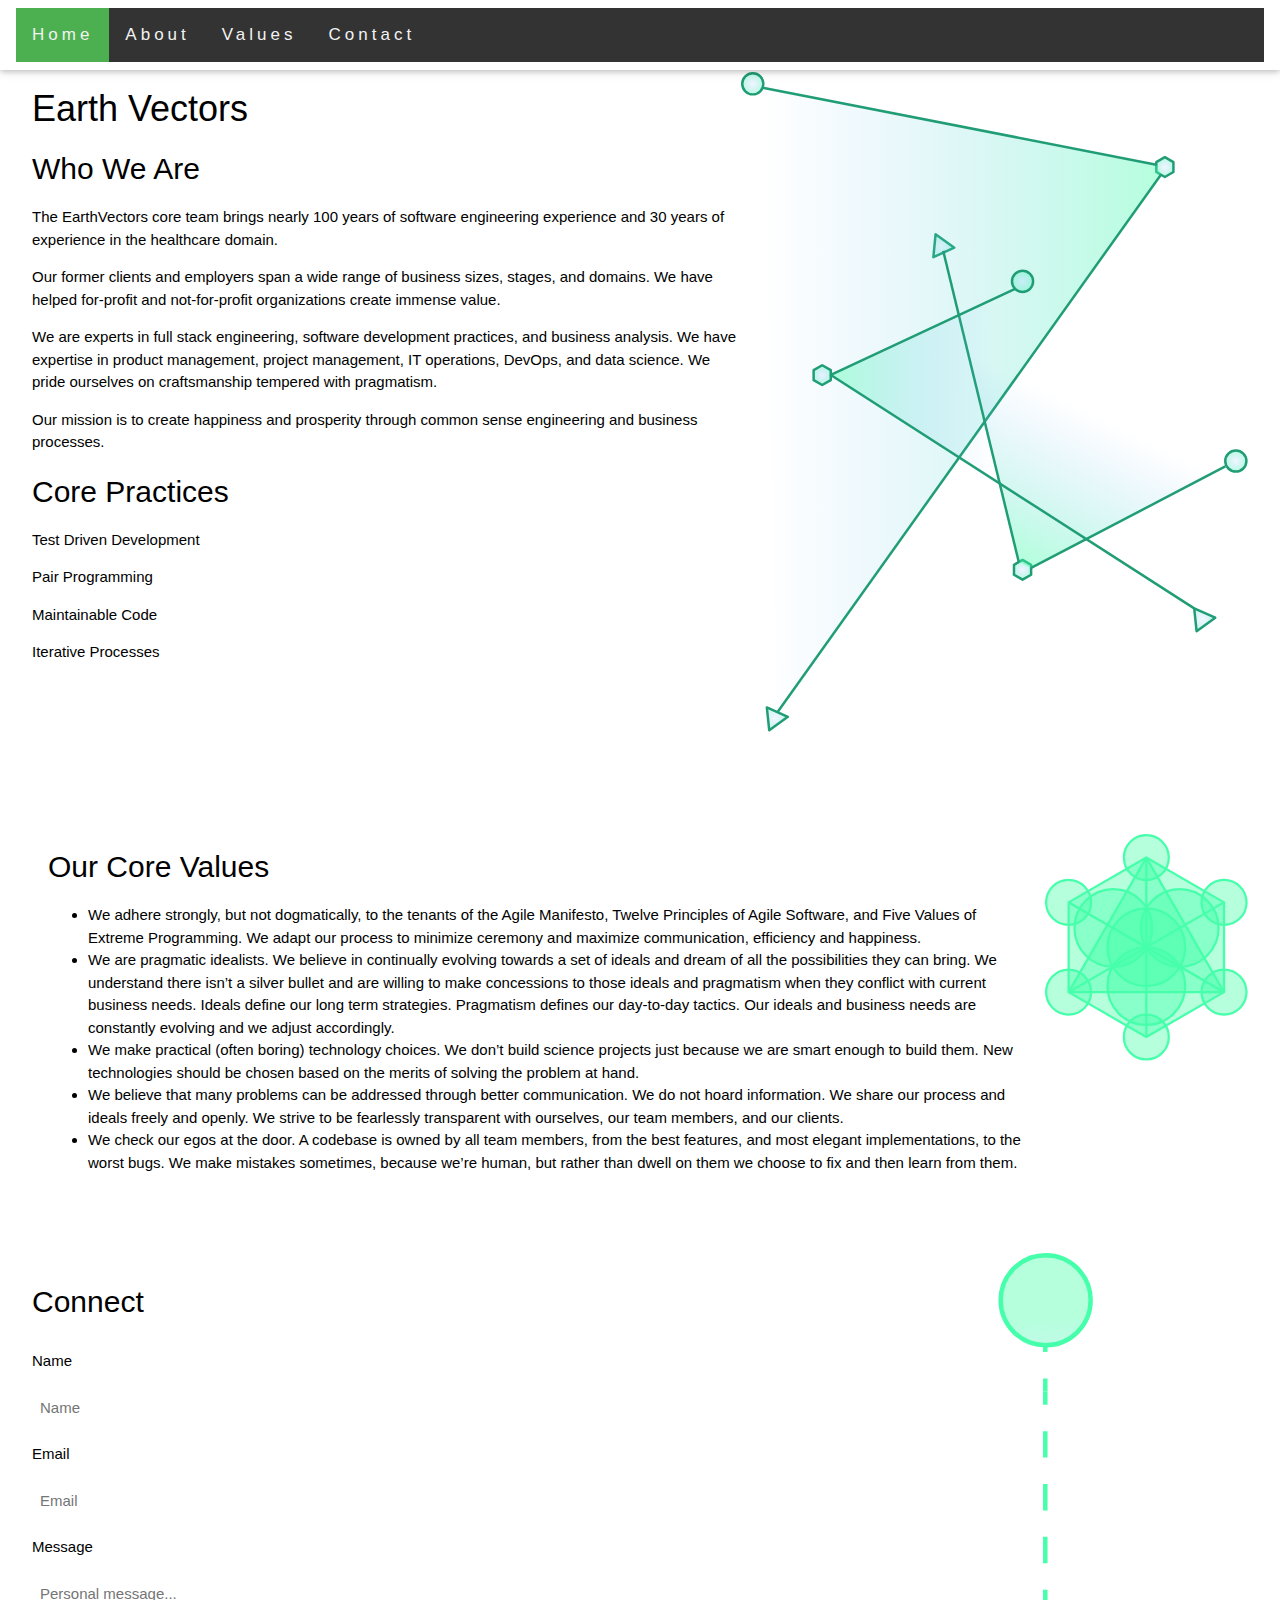
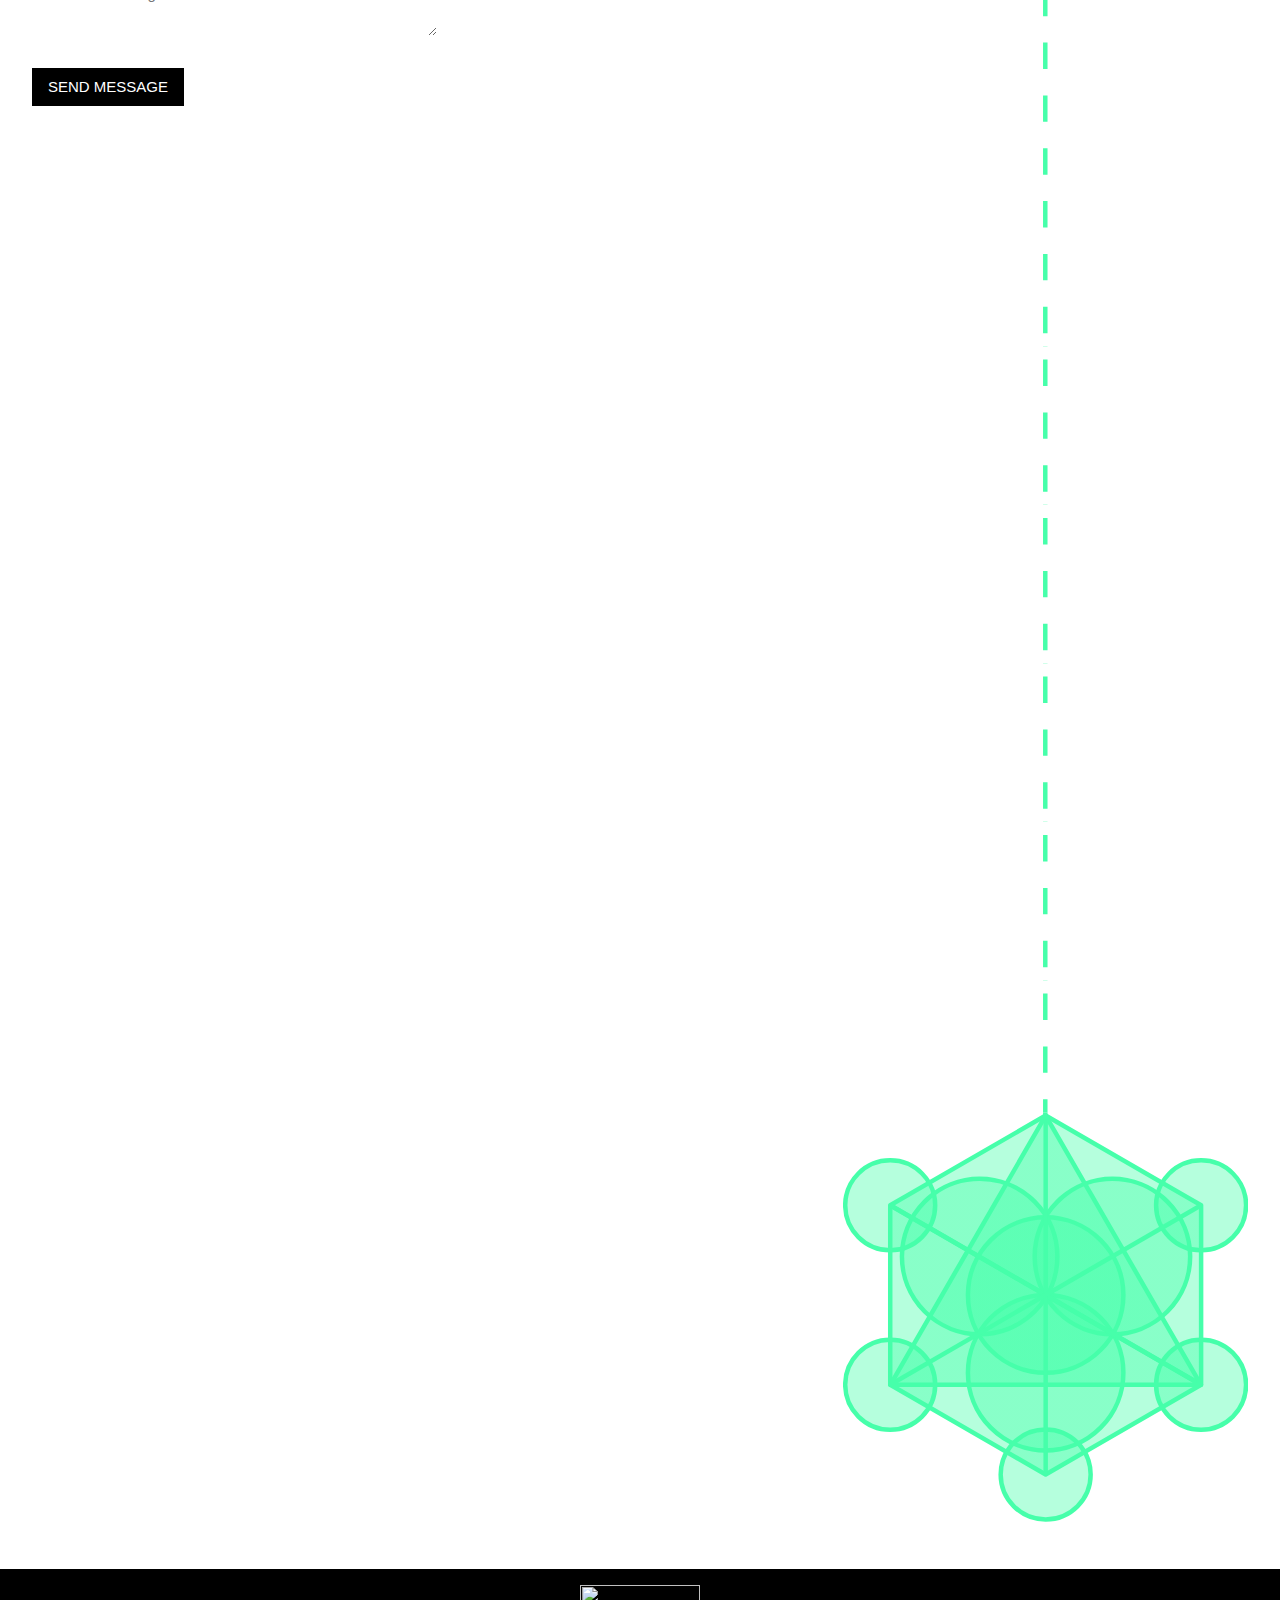
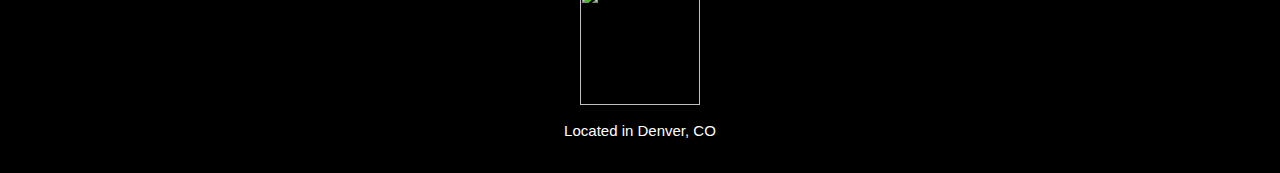
==== index.html @ 20669d12 "trying to get hamburger menu to work" ====
<!DOCTYPE html>
<html>
<head>
  <title>EarthVectors</title>
  <meta charset="UTF-8">
  <meta name="viewport" content="width=device-width, initial-scale=1">
  <link rel="stylesheet" href="https://www.w3schools.com/w3css/4/w3.css">
  <link rel="stylesheet" href="stylesheets/ev.css"/>
  <link rel="stylesheet" href="stylesheets/colors.css"/>
  <link rel="stylesheet" href="stylesheets/fonts.css"/>
  <link rel="stylesheet" href="stylesheets/ev-services.css"/>
  <link rel="stylesheet" href="stylesheets/ev-about.css"/>
  <link rel="stylesheet" href="stylesheets/ev-connect.css"/>
  <link rel="stylesheet" href="https://cdnjs.cloudflare.com/ajax/libs/font-awesome/4.7.0/css/font-awesome.min.css">
  <script type="application/javascript">
    /* Toggle between adding and removing the "responsive" class to topnav when the user clicks on the icon */
    function myFunction() {
      var x = document.getElementById("myTopnav");
      if (x.className === "topnav") {
        x.className += " responsive";
      } else {
        x.className = "topnav";
      }
    }
  </script>
</head>
<body class="w3-dark-two">

<!-- Navbar -->
<div class="w3-top">
  <div class="w3-bar w3-dark-two w3-wide w3-padding w3-card">
    <div class="topnav" id="myTopnav">
      <a href="#home" class="active">Home</a>
      <a href="#about">About</a>
      <a href="#values">Values</a>
      <a href="#contact">Contact</a>
      <a href="javascript:void(0);" class="icon" onclick="myFunction()">
        <i class="fa fa-bars"></i>
      </a>
    </div>
    <!--<div class="w3-left w3-hide-small">-->
    <!--<a href="#home" class="">-->
    <!--<img class="ev-image" src="images/ev-logo-color.svg" alt="EarthVectors"/>-->
    <!--</a>-->
    <!--<a href="#about" class="w3-bar-item w3-button">About</a>-->
    <!--<a href="#values" class="w3-bar-item w3-button">Values</a>-->
    <!--<a href="#contact" class="w3-bar-item w3-button">Connect</a>-->
    <!--</div>-->
  </div>
</div>

<div class="w3-content w3-padding" style="max-width:1920px" id="home">
  <div class="w3-container w3-padding-64 w3-dark-two" id="about">
    <div class="w3-row">
      <div class="w3-col m7 l7">
        <h1 class="ev-services-h1">Earth Vectors</h1>
        <h2 class="ev-services-h2">Who We Are</h2>
        <div class="ev-services-text">
          <p>
            The EarthVectors core team brings nearly 100 years of software engineering experience and 30 years of
            experience in the healthcare domain.
          </p>
          <p>
            Our former clients and employers span a wide range of business sizes, stages, and domains.
            We have helped for-profit and not-for-profit organizations create immense value.
          </p>
          <p>
            We are experts in full stack engineering, software development practices, and business analysis. We have
            expertise in product management, project management, IT operations, DevOps, and data science. We pride
            ourselves on craftsmanship tempered with pragmatism.
          </p>
          <p>
            Our mission is to create happiness and prosperity through common sense engineering and business processes.
          </p>
        </div>
        <h2 class="ev-services-h2">Core Practices</h2>
        <p class="ev-services-list">Test Driven Development</p>
        <p class="ev-services-list">Pair Programming</p>
        <p class="ev-services-list">Maintainable Code</p>
        <p class="ev-services-list">Iterative Processes</p>
      </div>
      <div class="w3-col m5 l5">
        <svg xmlns="http://www.w3.org/2000/svg" xmlns:xlink="http://www.w3.org/1999/xlink"
             viewBox="0 0 470.93 613.1">
          <defs>
            <radialGradient id="a" cx="31.41" cy="600.46" r="14.04" gradientUnits="userSpaceOnUse">
              <stop offset="0.02" stop-color="#6db2ff" stop-opacity="0.1"/>
              <stop offset="1" stop-color="#46ffaa" stop-opacity="0.4"/>
            </radialGradient>
            <radialGradient id="b" cx="-285.09" cy="64.55" r="14.04"
                            gradientTransform="translate(478.39 155.42) rotate(11.48)" xlink:href="#a"/>
            <radialGradient id="c" cx="-1725.64" cy="228.9" r="9.82"
                            gradientTransform="translate(1393.04 1069.33) rotate(45)"
                            gradientUnits="userSpaceOnUse">
              <stop offset="0" stop-color="#6db2ff" stop-opacity="0.1"/>
              <stop offset="1" stop-color="#46ffaa" stop-opacity="0.4"/>
            </radialGradient>
            <radialGradient id="d" cx="-1160.23" cy="159.35" r="9.82" xlink:href="#c"/>
            <radialGradient id="e" cx="393.98" cy="88.37" r="8.6"
                            gradientTransform="matrix(1, 0, 0, 1, 0, 0)" xlink:href="#c"/>
            <radialGradient id="f" cx="261.7" cy="462.68" r="8.6"
                            gradientTransform="matrix(1, 0, 0, 1, 0, 0)" xlink:href="#c"/>
            <linearGradient id="g" x1="20.12" y1="304.79" x2="390.31" y2="304.79"
                            gradientUnits="userSpaceOnUse">
              <stop offset="0" stop-color="#6db2ff" stop-opacity="0"/>
              <stop offset="1" stop-color="#46ffaa" stop-opacity="0.4"/>
            </linearGradient>
            <linearGradient id="h" x1="300.01" y1="304.53" x2="233.04" y2="438.47" xlink:href="#g"/>
            <radialGradient id="i" cx="-1418.54" cy="181.42" r="9.82" xlink:href="#c"/>
            <linearGradient id="j" x1="235.52" y1="349.67" x2="89.63" y2="349.19" xlink:href="#g"/>
            <radialGradient id="k" cx="428.66" cy="508.33" r="14.04" xlink:href="#a"/>
            <radialGradient id="l" cx="75.48" cy="281.76" r="8.6"
                            gradientTransform="matrix(1, 0, 0, 1, 0, 0)" xlink:href="#c"/>
          </defs>
          <title>ev-lines</title>
          <polygon points="24.01 590.65 26.25 611.94 43.57 599.35 24.01 590.65" style="fill:url(#a)"/>
          <polygon points="24.01 590.65 26.25 611.94 43.57 599.35 24.01 590.65"
                   style="fill:none;stroke:#209d75;stroke-linejoin:round;stroke-width:2.31514986299078px"/>
          <polygon points="180.85 150.83 178.81 172.14 198.29 163.26 180.85 150.83" style="fill:url(#b)"/>
          <polygon points="180.85 150.83 178.81 172.14 198.29 163.26 180.85 150.83"
                   style="fill:none;stroke:#209d75;stroke-linejoin:round;stroke-width:2.31514986299078px"/>
          <circle cx="10.97" cy="10.97" r="9.82" style="fill:url(#c)"/>
          <circle cx="10.97" cy="10.97" r="9.82"
                  style="fill:none;stroke:#209d75;stroke-linejoin:round;stroke-width:2.31514986299078px"/>
          <circle cx="459.96" cy="361.6" r="9.82" style="fill:url(#d)"/>
          <circle cx="459.96" cy="361.6" r="9.82"
                  style="fill:none;stroke:#209d75;stroke-linejoin:round;stroke-width:2.31514986299078px"/>
          <polyline
            points="393.98 97.56 401.94 92.97 401.94 83.77 393.98 79.18 386.02 83.77 386.02 92.97 393.98 97.56"
            style="fill:url(#e)"/>
          <polygon
            points="393.98 97.56 401.94 92.97 401.94 83.77 393.98 79.18 386.02 83.77 386.02 92.97 393.98 97.56"
            style="fill:none;stroke:#209d75;stroke-linejoin:round;stroke-width:2.31514986299078px"/>
          <polyline
            points="261.7 471.87 269.67 467.27 269.67 458.08 261.7 453.49 253.74 458.08 253.74 467.27 261.7 471.87"
            style="fill:url(#f)"/>
          <polygon
            points="261.7 471.87 269.67 467.27 269.67 458.08 261.7 453.49 253.74 458.08 253.74 467.27 261.7 471.87"
            style="fill:none;stroke:#209d75;stroke-linejoin:round;stroke-width:2.31514986299078px"/>
          <polyline points="33.86 595.03 390.31 95.44 386.02 86.16 20.12 14.55" style="fill:url(#g)"/>
          <line x1="20.12" y1="14.55" x2="386.02" y2="86.16"
                style="fill:none;stroke:#209d75;stroke-linejoin:round;stroke-width:2.31514986299078px"/>
          <line x1="390.31" y1="95.44" x2="33.86" y2="595.03"
                style="fill:none;stroke:#209d75;stroke-linejoin:round;stroke-width:2.31514986299078px"/>
          <polyline points="450.14 366.64 269.67 460.98 258.21 455.5 187.97 166.25" style="fill:url(#h)"/>
          <line x1="187.96" y1="166.25" x2="258.21" y2="455.5"
                style="fill:none;stroke:#209d75;stroke-linejoin:round;stroke-width:2.31514986299078px"/>
          <line x1="450.14" y1="366.64" x2="269.67" y2="460.98"
                style="fill:none;stroke:#209d75;stroke-linejoin:round;stroke-width:2.31514986299078px"/>
          <circle cx="261.7" cy="194.56" r="9.82" style="fill:url(#i)"/>
          <circle cx="261.7" cy="194.56" r="9.82"
                  style="fill:none;stroke:#209d75;stroke-linejoin:round;stroke-width:2.31514986299078px"/>
          <polyline points="254.76 201.5 83.51 281.63 421.25 498.52" style="fill:url(#j)"/>
          <polyline points="254.76 201.5 83.51 281.63 421.25 498.52"
                    style="fill:none;stroke:#209d75;stroke-linejoin:round;stroke-width:2.31514986299078px"/>
          <polygon points="421.25 498.52 423.49 519.81 440.81 507.22 421.25 498.52" style="fill:url(#k)"/>
          <polygon points="421.25 498.52 423.49 519.81 440.81 507.22 421.25 498.52"
                   style="fill:none;stroke:#209d75;stroke-linejoin:round;stroke-width:2.31514986299078px"/>
          <polyline
            points="75.48 290.95 83.44 286.36 83.44 277.16 75.48 272.57 67.52 277.16 67.52 286.36 75.48 290.95"
            style="fill:url(#l)"/>
          <polygon
            points="75.48 290.95 83.44 286.36 83.44 277.16 75.48 272.57 67.52 277.16 67.52 286.36 75.48 290.95"
            style="fill:none;stroke:#209d75;stroke-linejoin:round;stroke-width:2.31514986299078px"/>
        </svg>
      </div>
    </div>
  </div>
  <!-- Values -->
  <div class="w3-container w3-padding-32 w3-dark-blue" id="values">
    <div class="w3-row">
      <div class="w3-col m10 l10 w3-cell-middle">
        <div class="w3-container w3-cell w3-cell-middle">
          <h2 class="ev-values-h2">Our Core Values</h2>
          <div class="ev-values-text">
            <ul>
              <li>
                We adhere strongly, but not dogmatically, to the tenants of the Agile Manifesto, Twelve Principles of
                Agile
                Software, and Five Values of Extreme Programming. We adapt our process to minimize ceremony and maximize
                communication, efficiency and happiness.
              </li>

              <li>
                We are pragmatic idealists. We believe in continually evolving towards a set of ideals and dream of all
                the
                possibilities they can bring. We understand there isn’t a silver bullet and are willing to make
                concessions
                to those ideals and pragmatism when they conflict with current business needs. Ideals define our long
                term
                strategies. Pragmatism defines our day-to-day tactics. Our ideals and business needs are constantly
                evolving
                and we adjust accordingly.
              </li>

              <li>
                We make practical (often boring) technology choices. We don’t build science projects just because we are
                smart enough to build them. New technologies should be chosen based on the merits of solving the problem
                at
                hand.
              </li>

              <li>
                We believe that many problems can be addressed through better communication. We do not hoard
                information.
                We
                share our process and ideals freely and openly. We strive to be fearlessly transparent with ourselves,
                our
                team members, and our clients.
              </li>

              <li>
                We check our egos at the door. A codebase is owned by all team members, from the best features, and most
                elegant implementations, to the worst bugs. We make mistakes sometimes, because we’re human, but rather
                than
                dwell on them we choose to fix and then learn from them.
              </li>
            </ul>
          </div>
        </div>

      </div>
      <div class="w3-cell w3-col m2 l2 w3-left">
        <svg xmlns="http://www.w3.org/2000/svg" xmlns:xlink="http://www.w3.org/1999/xlink"
             viewBox="0 0 129.84 145.18">
          <defs>
            <radialGradient id="a" cx="69.69" cy="79.04" r="58.27" gradientUnits="userSpaceOnUse">
              <stop offset="0" stop-color="#46ffaa" stop-opacity="0"/>
              <stop offset="0.23" stop-color="#46ffaa" stop-opacity="0.01"/>
              <stop offset="0.42" stop-color="#46ffaa" stop-opacity="0.05"/>
              <stop offset="0.6" stop-color="#46ffaa" stop-opacity="0.12"/>
              <stop offset="0.77" stop-color="#46ffaa" stop-opacity="0.22"/>
              <stop offset="0.93" stop-color="#46ffaa" stop-opacity="0.34"/>
              <stop offset="1" stop-color="#46ffaa" stop-opacity="0.4"/>
            </radialGradient>
            <radialGradient id="n" cx="64.92" cy="72.56" r="40.66" xlink:href="#a"/>
          </defs>
          <title>ev-group</title>
          <circle cx="15.12" cy="43.81" r="14.41" style="fill:url(#a)"/>
          <circle cx="15.12" cy="101.31" r="14.41" style="fill:url(#a)"/>
          <circle cx="114.71" cy="43.81" r="14.41" style="fill:url(#a)"/>
          <circle cx="114.71" cy="101.31" r="14.41" style="fill:url(#a)"/>
          <circle cx="64.92" cy="15.12" r="14.41" style="fill:url(#a)"/>
          <circle cx="64.92" cy="72.56" r="24.9" style="fill:url(#a)"/>
          <circle cx="86.31" cy="60.24" r="24.9" style="fill:url(#a)"/>
          <circle cx="43.78" cy="60.24" r="24.9" style="fill:url(#a)"/>
          <circle cx="64.92" cy="97.46" r="24.9" style="fill:url(#a)"/>
          <circle cx="64.92" cy="130.06" r="14.41" style="fill:url(#a)"/>
          <polygon
            points="64.92 130.06 114.72 101.31 114.72 43.81 64.92 15.06 15.13 43.81 15.13 101.31 64.92 130.06"
            style="fill:url(#a)"/>
          <line x1="15.12" y1="43.81" x2="114.71" y2="101.31" style="fill:url(#a)"/>
          <line x1="15.12" y1="43.81" x2="114.71" y2="101.31" style="fill:url(#a)"/>
          <line x1="64.92" y1="15.06" x2="64.92" y2="130.06" style="fill:url(#n)"/>
          <line x1="114.71" y1="43.81" x2="15.12" y2="101.31" style="fill:url(#a)"/>
          <polygon points="64.92 15.13 15.16 101.31 114.68 101.31 64.92 15.13" style="fill:url(#a)"/>
          <circle cx="15.12" cy="43.81" r="14.41"
                  style="fill:none;stroke:#46ffaa;stroke-linejoin:round;stroke-width:1.4376026391983px"/>
          <circle cx="15.12" cy="101.31" r="14.41"
                  style="fill:none;stroke:#46ffaa;stroke-linejoin:round;stroke-width:1.4376026391983px"/>
          <circle cx="114.71" cy="43.81" r="14.41"
                  style="fill:none;stroke:#46ffaa;stroke-linejoin:round;stroke-width:1.4376026391983px"/>
          <circle cx="114.71" cy="101.31" r="14.41"
                  style="fill:none;stroke:#46ffaa;stroke-linejoin:round;stroke-width:1.4376026391983px"/>
          <circle cx="64.92" cy="15.12" r="14.41"
                  style="fill:none;stroke:#46ffaa;stroke-linejoin:round;stroke-width:1.4376026391983px"/>
          <circle cx="64.92" cy="72.56" r="24.9"
                  style="fill:none;stroke:#46ffaa;stroke-linejoin:round;stroke-width:1.4376026391983px"/>
          <circle cx="86.31" cy="60.24" r="24.9"
                  style="fill:none;stroke:#46ffaa;stroke-linejoin:round;stroke-width:1.4376026391983px"/>
          <circle cx="43.78" cy="60.24" r="24.9"
                  style="fill:none;stroke:#46ffaa;stroke-linejoin:round;stroke-width:1.4376026391983px"/>
          <circle cx="64.92" cy="97.46" r="24.9"
                  style="fill:none;stroke:#46ffaa;stroke-linejoin:round;stroke-width:1.4376026391983px"/>
          <circle cx="64.92" cy="130.06" r="14.41"
                  style="fill:none;stroke:#46ffaa;stroke-linejoin:round;stroke-width:1.4376026391983px"/>
          <polygon
            points="64.92 130.06 114.72 101.31 114.72 43.81 64.92 15.06 15.13 43.81 15.13 101.31 64.92 130.06"
            style="fill:none;stroke:#46ffaa;stroke-linejoin:round;stroke-width:1.4376026391983px"/>
          <line x1="15.12" y1="43.81" x2="114.71" y2="101.31"
                style="fill:none;stroke:#46ffaa;stroke-linejoin:round;stroke-width:1.4376026391983px"/>
          <line x1="15.12" y1="43.81" x2="114.71" y2="101.31"
                style="fill:none;stroke:#46ffaa;stroke-linejoin:round;stroke-width:1.4376026391983px"/>
          <line x1="64.92" y1="15.06" x2="64.92" y2="130.06"
                style="fill:none;stroke:#46ffaa;stroke-linejoin:round;stroke-width:1.4376026391983px"/>
          <line x1="114.71" y1="43.81" x2="15.12" y2="101.31"
                style="fill:none;stroke:#46ffaa;stroke-linejoin:round;stroke-width:1.4376026391983px"/>
          <polygon points="64.92 15.13 15.16 101.31 114.68 101.31 64.92 15.13"
                   style="fill:none;stroke:#46ffaa;stroke-linejoin:round;stroke-width:1.4376026391983px"/>
        </svg>
      </div>
    </div>
  </div>

  <!-- Contact Section -->
  <div class="w3-container w3-padding-32 w3-dark-two" id="contact">
    <div class="w3-row">
      <div class="w3-col s0 m3 l4"></div>
      <div class="w3-col s12 m3 l4">
        <h2 class="w3-padding-16 w3-text-health-blue ev-connect-h2">Connect</h2>
        <form action="/action_page.php" target="_blank">
          <label class="w3-text-health-blue ev-connect-label w3-padding-16" for="nameForm">Name</label>
          <input class="w3-input w3-section w3-border-0 w3-dark w3-text-white" type="text"
                 placeholder="Name" required name="Name" id="nameForm">
          <label class="w3-text-health-blue ev-connect-label w3-margin-top" for="emailForm">Email</label>
          <input class="w3-input w3-section w3-border-0 w3-dark" type="email" placeholder="Email" required
                 name="Email" id="emailForm">
          <label class="w3-text-health-blue ev-connect-label" for="messageForm">Message</label>
          <textarea class="w3-input w3-section w3-border-0 w3-dark" type="text"
                    placeholder="Personal message..." required
                    name="Subject" id="messageForm"></textarea>
          <button class="w3-button w3-black w3-section w3-code-green w3-text-white" type="submit">
            SEND MESSAGE
          </button>
        </form>
      </div>
      <div class="w3-col s0 m3 l4 w3-right">
        <svg xmlns="http://www.w3.org/2000/svg" xmlns:xlink="http://www.w3.org/1999/xlink"
             viewBox="0 0 129.84 598.62">
          <defs>
            <radialGradient id="a" cx="69.69" cy="532.48" r="58.27" gradientUnits="userSpaceOnUse">
              <stop offset="0" stop-color="#46ffaa" stop-opacity="0"/>
              <stop offset="0.23" stop-color="#46ffaa" stop-opacity="0.01"/>
              <stop offset="0.42" stop-color="#46ffaa" stop-opacity="0.05"/>
              <stop offset="0.6" stop-color="#46ffaa" stop-opacity="0.12"/>
              <stop offset="0.77" stop-color="#46ffaa" stop-opacity="0.22"/>
              <stop offset="0.93" stop-color="#46ffaa" stop-opacity="0.34"/>
              <stop offset="1" stop-color="#46ffaa" stop-opacity="0.4"/>
            </radialGradient>
            <radialGradient id="m" cx="64.92" cy="526" r="40.66" xlink:href="#a"/>
            <radialGradient id="p" cx="69.69" cy="79.04" r="58.27" xlink:href="#a"/>
          </defs>
          <title>ev-connect</title>
          <circle cx="15.12" cy="497.25" r="14.41" style="fill:url(#a)"/>
          <circle cx="15.12" cy="554.75" r="14.41" style="fill:url(#a)"/>
          <circle cx="114.71" cy="497.25" r="14.41" style="fill:url(#a)"/>
          <circle cx="114.71" cy="554.75" r="14.41" style="fill:url(#a)"/>
          <circle cx="64.92" cy="526" r="24.9" style="fill:url(#a)"/>
          <circle cx="86.31" cy="513.67" r="24.9" style="fill:url(#a)"/>
          <circle cx="43.78" cy="513.67" r="24.9" style="fill:url(#a)"/>
          <circle cx="64.92" cy="550.9" r="24.9" style="fill:url(#a)"/>
          <circle cx="64.92" cy="583.5" r="14.41" style="fill:url(#a)"/>
          <polygon
            points="64.92 583.5 114.72 554.75 114.72 497.25 64.92 468.5 15.13 497.25 15.13 554.75 64.92 583.5"
            style="fill:url(#a)"/>
          <line x1="15.12" y1="497.25" x2="114.71" y2="554.75" style="fill:url(#a)"/>
          <line x1="15.12" y1="497.25" x2="114.71" y2="554.75" style="fill:url(#a)"/>
          <line x1="64.92" y1="468.5" x2="64.92" y2="583.5" style="fill:url(#m)"/>
          <line x1="114.71" y1="497.25" x2="15.12" y2="554.75" style="fill:url(#a)"/>
          <polygon points="64.92 468.56 15.16 554.75 114.68 554.75 64.92 468.56" style="fill:url(#a)"/>
          <circle cx="15.12" cy="497.25" r="14.41"
                  style="fill:none;stroke:#46ffaa;stroke-linejoin:round;stroke-width:1.4376026391983px"/>
          <circle cx="15.12" cy="554.75" r="14.41"
                  style="fill:none;stroke:#46ffaa;stroke-linejoin:round;stroke-width:1.4376026391983px"/>
          <circle cx="114.71" cy="497.25" r="14.41"
                  style="fill:none;stroke:#46ffaa;stroke-linejoin:round;stroke-width:1.4376026391983px"/>
          <circle cx="114.71" cy="554.75" r="14.41"
                  style="fill:none;stroke:#46ffaa;stroke-linejoin:round;stroke-width:1.4376026391983px"/>
          <circle cx="64.92" cy="526" r="24.9"
                  style="fill:none;stroke:#46ffaa;stroke-linejoin:round;stroke-width:1.4376026391983px"/>
          <circle cx="86.31" cy="513.67" r="24.9"
                  style="fill:none;stroke:#46ffaa;stroke-linejoin:round;stroke-width:1.4376026391983px"/>
          <circle cx="43.78" cy="513.67" r="24.9"
                  style="fill:none;stroke:#46ffaa;stroke-linejoin:round;stroke-width:1.4376026391983px"/>
          <circle cx="64.92" cy="550.9" r="24.9"
                  style="fill:none;stroke:#46ffaa;stroke-linejoin:round;stroke-width:1.4376026391983px"/>
          <circle cx="64.92" cy="583.5" r="14.41"
                  style="fill:none;stroke:#46ffaa;stroke-linejoin:round;stroke-width:1.4376026391983px"/>
          <polygon
            points="64.92 583.5 114.72 554.75 114.72 497.25 64.92 468.5 15.13 497.25 15.13 554.75 64.92 583.5"
            style="fill:none;stroke:#46ffaa;stroke-linejoin:round;stroke-width:1.4376026391983px"/>
          <line x1="15.12" y1="497.25" x2="114.71" y2="554.75"
                style="fill:none;stroke:#46ffaa;stroke-linejoin:round;stroke-width:1.4376026391983px"/>
          <line x1="15.12" y1="497.25" x2="114.71" y2="554.75"
                style="fill:none;stroke:#46ffaa;stroke-linejoin:round;stroke-width:1.4376026391983px"/>
          <line x1="64.92" y1="468.5" x2="64.92" y2="583.5"
                style="fill:none;stroke:#46ffaa;stroke-linejoin:round;stroke-width:1.4376026391983px"/>
          <line x1="114.71" y1="497.25" x2="15.12" y2="554.75"
                style="fill:none;stroke:#46ffaa;stroke-linejoin:round;stroke-width:1.4376026391983px"/>
          <polygon points="64.92 468.56 15.16 554.75 114.68 554.75 64.92 468.56"
                   style="fill:none;stroke:#46ffaa;stroke-linejoin:round;stroke-width:1.4376026391983px"/>
          <circle cx="64.92" cy="15.12" r="14.41" style="fill:url(#p)"/>
          <circle cx="64.92" cy="15.12" r="14.41"
                  style="fill:none;stroke:#46ffaa;stroke-linejoin:round;stroke-width:1.4376026391983px"/>
          <line x1="64.8" y1="29.53" x2="64.8" y2="31.69"
                style="fill:none;stroke:#46ffaa;stroke-linejoin:round;stroke-width:1.4376026391983px"/>
          <line x1="64.8" y1="35.91" x2="64.8" y2="44.38"
                style="fill:none;stroke:#46ffaa;stroke-linejoin:round;stroke-width:1.4376026391983px;stroke-dasharray:0.019622357562184334,4.221561908721924,4.231372833251953,0"/>
          <line x1="64.8" y1="44.38" x2="64.8" y2="467.52"
                style="fill:none;stroke:#46ffaa;stroke-linejoin:round;stroke-width:1.4376026391983px;stroke-dasharray:4.231372833251953,4.221561908721924,0.019622357562184334,4.221561908721924,4.231372833251953,0"/>
          <line x1="64.8" y1="467.52" x2="64.8" y2="469.68"
                style="fill:none;stroke:#46ffaa;stroke-linejoin:round;stroke-width:1.4376026391983px"/>
        </svg>
      </div>
    </div>
  </div>
</div>

<footer class="w3-center w3-black w3-padding-16 w3-dark-green">
  <img class="ev-footer-image" src="images/ev-logo-stacked.svg"/>
  <p>Located in Denver, CO</p>
</footer>

</body>
</html>
---- stylesheets/ev.css ----
body {
  background-color: var(--dark-two);
}
.ev-header {
  width: 1024px;
  height: 120px;
  background-color: var(--dark-two);
}
.ev-image {
  width: 10rem;
  float: left;
  padding-right: 10px;
}
.ev-footer {
  width: 1024px;
  height: 312px;
  background-color: #209d75;
}
.ev-footer-image {
  width: 120px;
  height: 120px;
}
.ev-section {
  height: 90vh;
}

/* Add a black background color to the top navigation */
.topnav {
  background-color: #333;
  overflow: hidden;
}

/* Style the links inside the navigation bar */
.topnav a {
  float: left;
  display: block;
  color: #f2f2f2;
  text-align: center;
  padding: 14px 16px;
  text-decoration: none;
  font-size: 17px;
}

/* Change the color of links on hover */
.topnav a:hover {
  background-color: #ddd;
  color: black;
}

/* Add an active class to highlight the current page */
.active {
  background-color: #4CAF50;
  color: white;
}

/* Hide the link that should open and close the topnav on small screens */
.topnav .icon {
  display: none;
}
/* When the screen is less than 600 pixels wide, hide all links, except for the first one ("Home"). Show the link that contains should open and close the topnav (.icon) */
@media screen and (max-width: 600px) {
  .topnav a:not(:first-child) {display: none;}
  .topnav a.icon {
    float: right;
    display: block;
  }
}

/* The "responsive" class is added to the topnav with JavaScript when the user clicks on the icon. This class makes the topnav look good on small screens (display the links vertically instead of horizontally) */
@media screen and (max-width: 600px) {
  .topnav.responsive {position: relative;}
  .topnav.responsive a.icon {
    position: absolute;
    right: 0;
    top: 0;
  }
  .topnav.responsive a {
    float: none;
    display: block;
    text-align: left;
  }
}
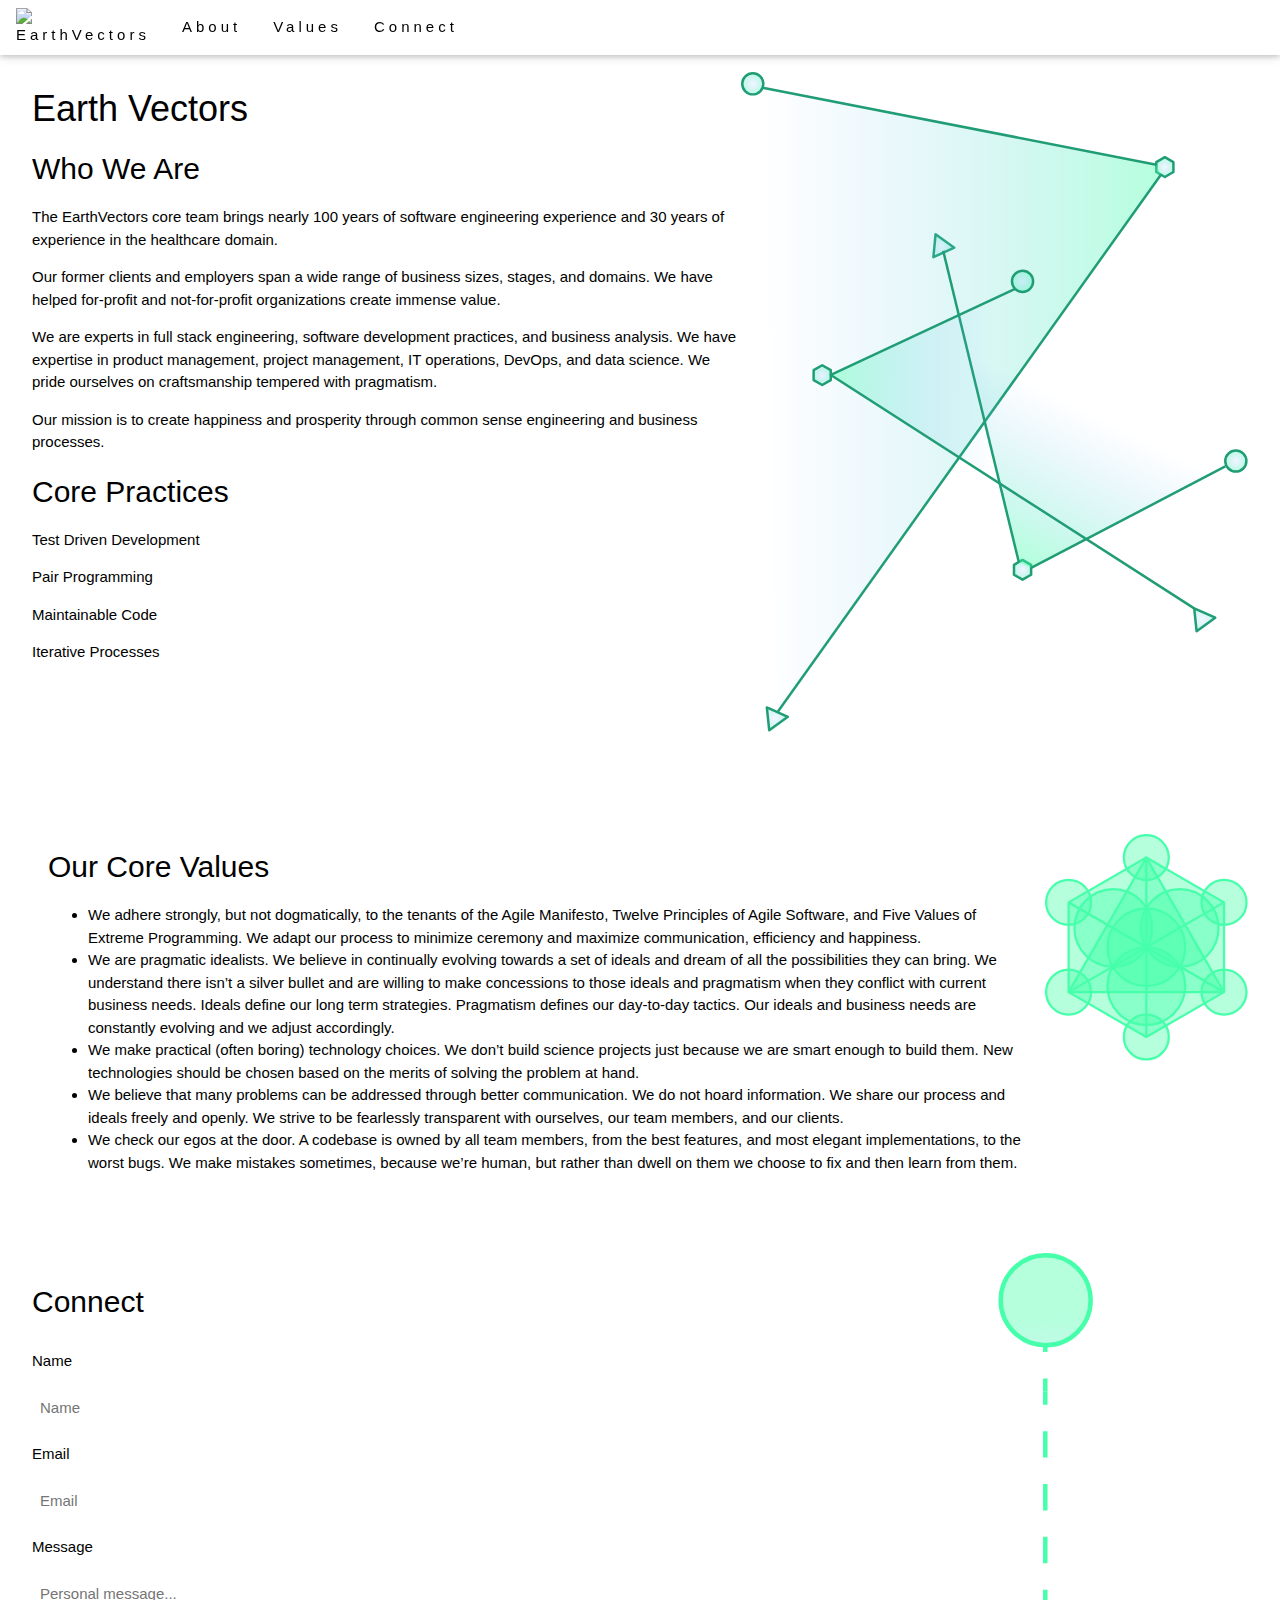
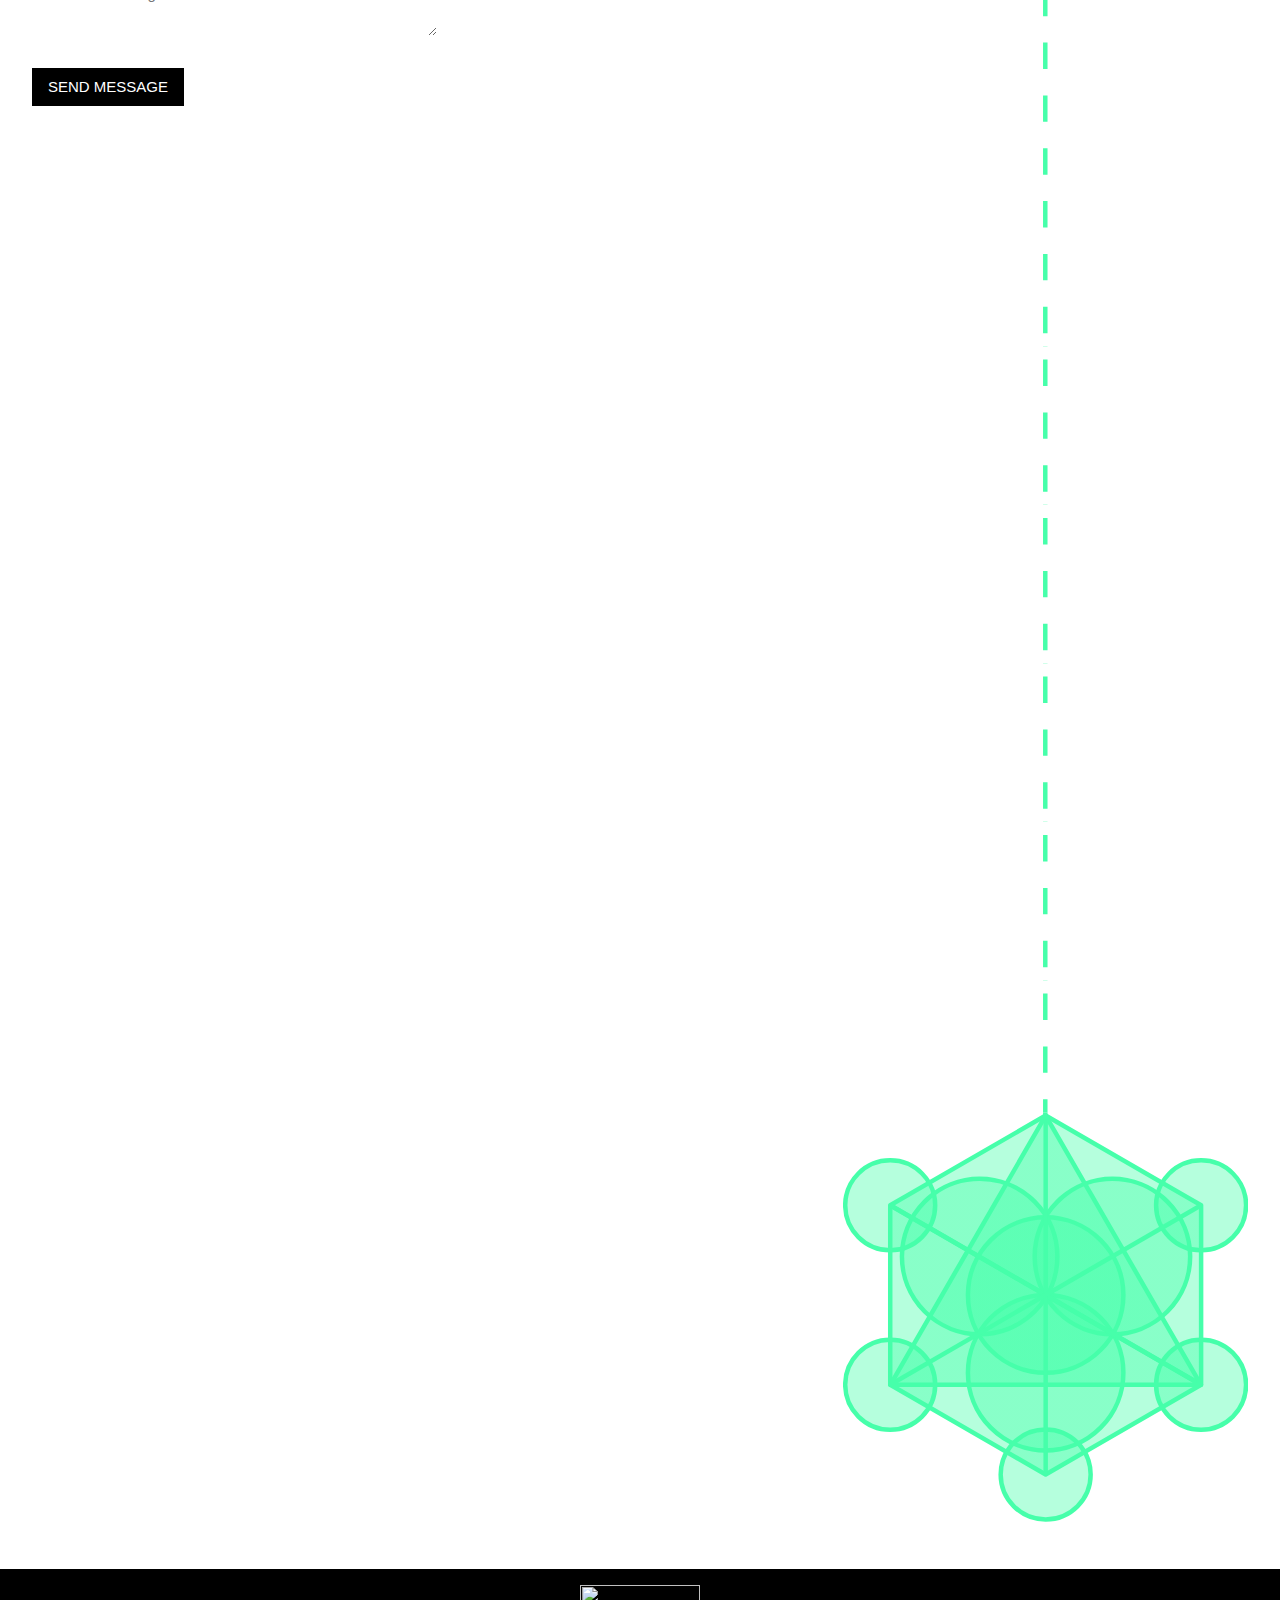
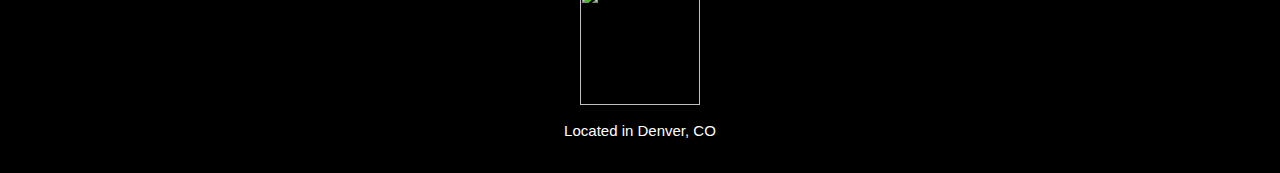
==== commit e49b54e3: "trying to get hamburger menu to work" ====
--- a/index.html
+++ b/index.html
@@ -27,7 +27,19 @@
 <body class="w3-dark-two">
 
 <!-- Navbar -->
-<div class="w3-top">
+<div class="w3-top w3-hide-small">
+  <div class="w3-bar w3-dark-two w3-wide w3-padding w3-card">
+    <div class="w3-left">
+      <a href="#home" class="">
+        <img class="ev-image" src="images/ev-logo-color.svg" alt="EarthVectors"/>
+      </a>
+      <a href="#about" class="w3-bar-item w3-button">About</a>
+      <a href="#values" class="w3-bar-item w3-button">Values</a>
+      <a href="#contact" class="w3-bar-item w3-button">Connect</a>
+    </div>
+  </div>
+</div>
+<div class="w3-top w3-hide-medium w3-hide-large">
   <div class="w3-bar w3-dark-two w3-wide w3-padding w3-card">
     <div class="topnav" id="myTopnav">
       <a href="#home" class="active">Home</a>
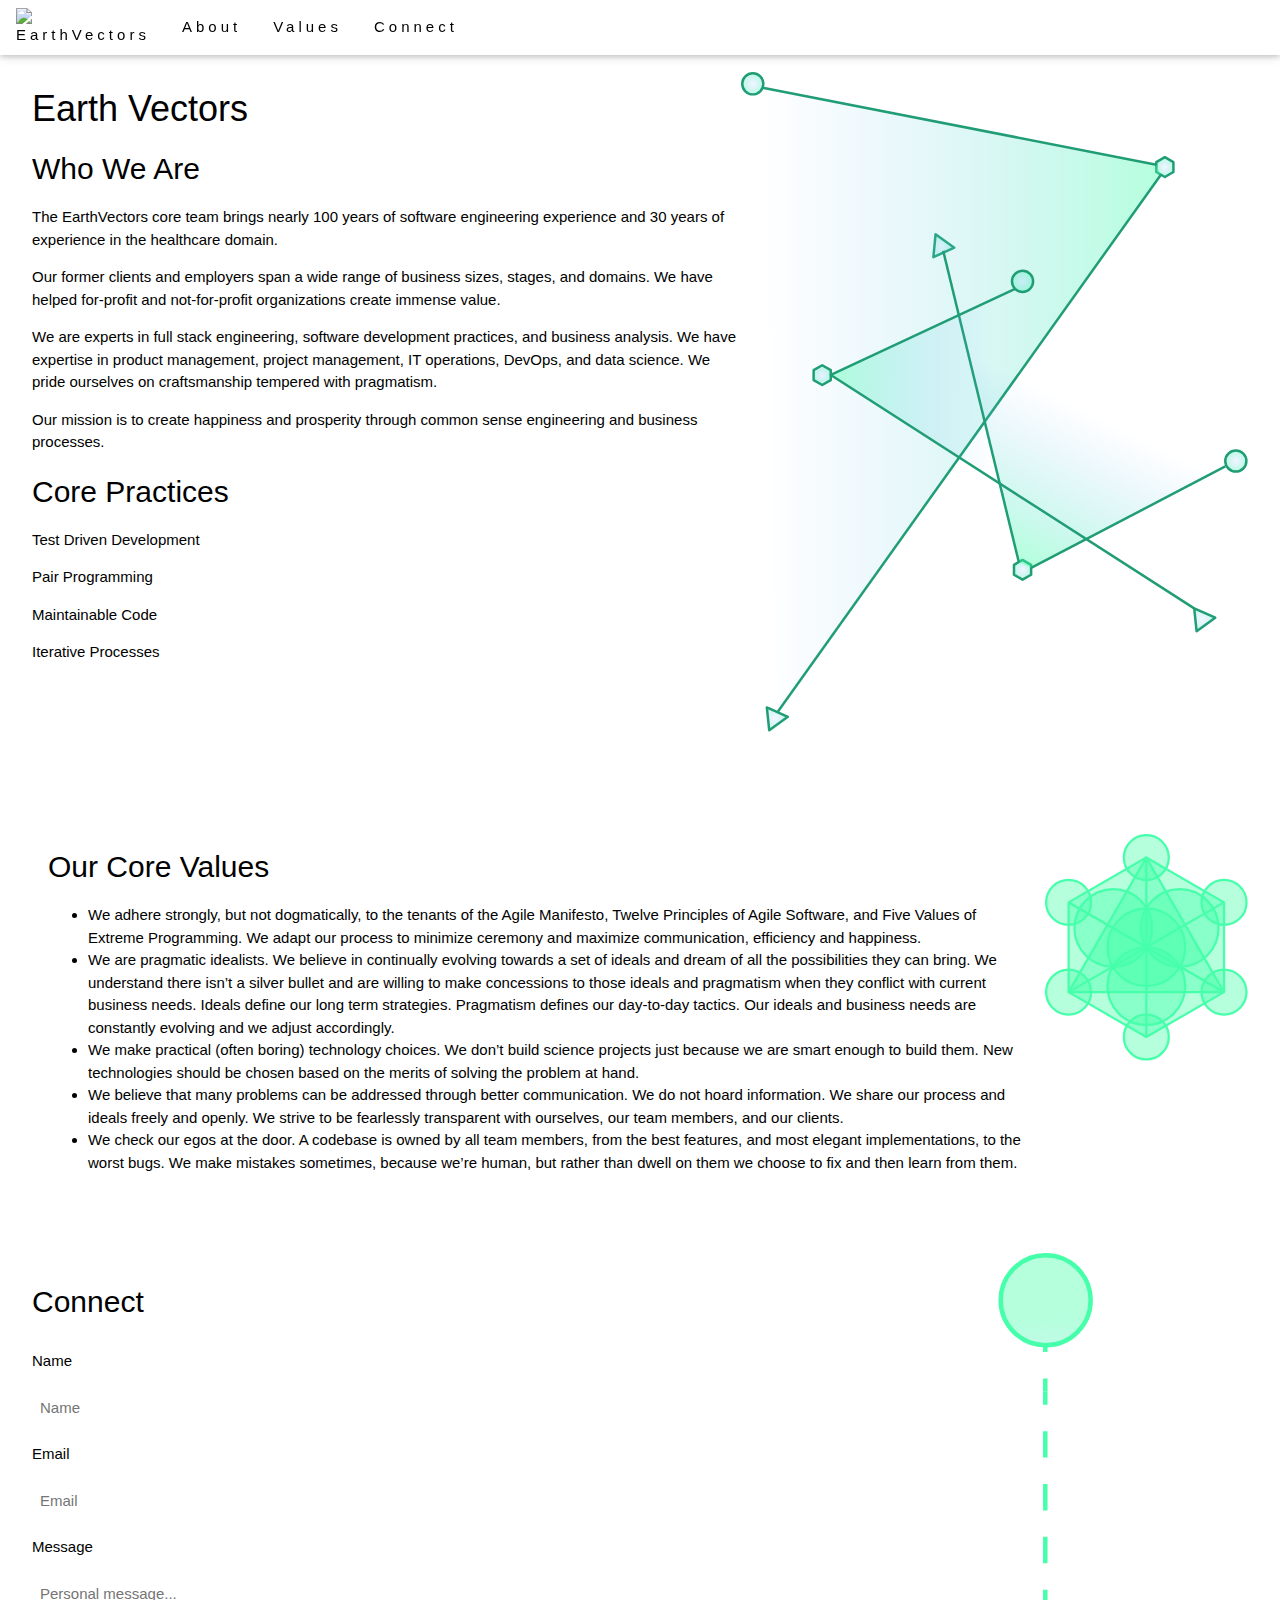
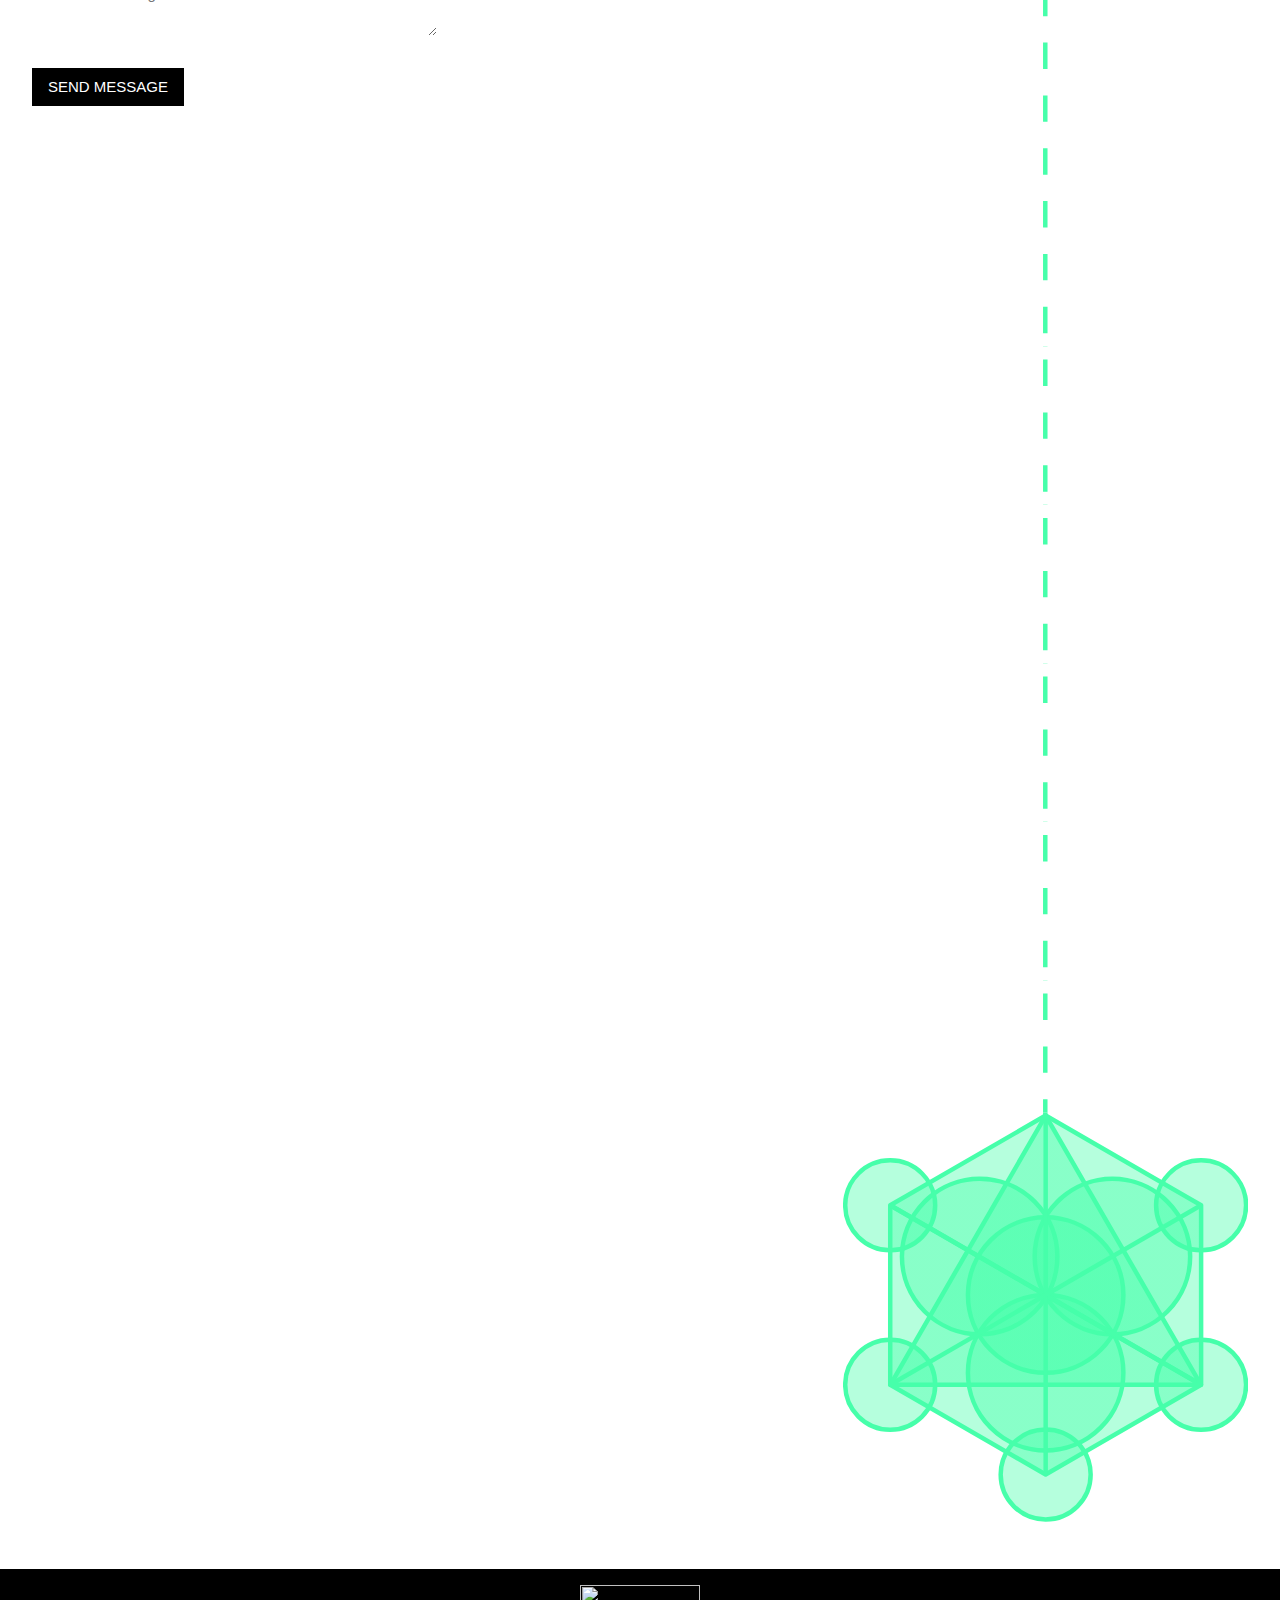
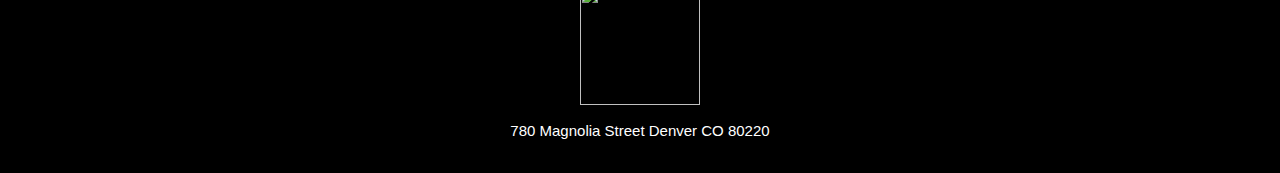
==== commit 804948b1: "Work on nav" ====
--- a/index.html
+++ b/index.html
@@ -42,7 +42,9 @@
 <div class="w3-top w3-hide-medium w3-hide-large">
   <div class="w3-bar w3-dark-two w3-wide w3-padding w3-card">
     <div class="topnav" id="myTopnav">
-      <a href="#home" class="active">Home</a>
+      <a href="#home">
+        <img class="ev-image ev-image-responsive" src="images/ev-logo-color.svg" alt="EarthVectors"/>
+      </a>
       <a href="#about">About</a>
       <a href="#values">Values</a>
       <a href="#contact">Contact</a>
@@ -50,19 +52,13 @@
         <i class="fa fa-bars"></i>
       </a>
     </div>
-    <!--<div class="w3-left w3-hide-small">-->
-    <!--<a href="#home" class="">-->
-    <!--<img class="ev-image" src="images/ev-logo-color.svg" alt="EarthVectors"/>-->
-    <!--</a>-->
-    <!--<a href="#about" class="w3-bar-item w3-button">About</a>-->
-    <!--<a href="#values" class="w3-bar-item w3-button">Values</a>-->
-    <!--<a href="#contact" class="w3-bar-item w3-button">Connect</a>-->
-    <!--</div>-->
   </div>
 </div>
 
+<!-- Content -->
 <div class="w3-content w3-padding" style="max-width:1920px" id="home">
-  <div class="w3-container w3-padding-64 w3-dark-two" id="about">
+  <!-- About -->
+  <div class="w3-container w3-padding-64 w3-dark-two">
     <div class="w3-row">
       <div class="w3-col m7 l7">
         <h1 class="ev-services-h1">Earth Vectors</h1>
@@ -410,7 +406,10 @@
 
 <footer class="w3-center w3-black w3-padding-16 w3-dark-green">
   <img class="ev-footer-image" src="images/ev-logo-stacked.svg"/>
-  <p>Located in Denver, CO</p>
+  <p>
+    780 Magnolia Street
+    Denver CO 80220
+  </p>
 </footer>
 
 </body>
--- a/stylesheets/ev.css
+++ b/stylesheets/ev.css
@@ -10,6 +10,9 @@
   width: 10rem;
   float: left;
   padding-right: 10px;
+}
+.ev-image-responsive {
+  float: none;
 }
 .ev-footer {
   width: 1024px;
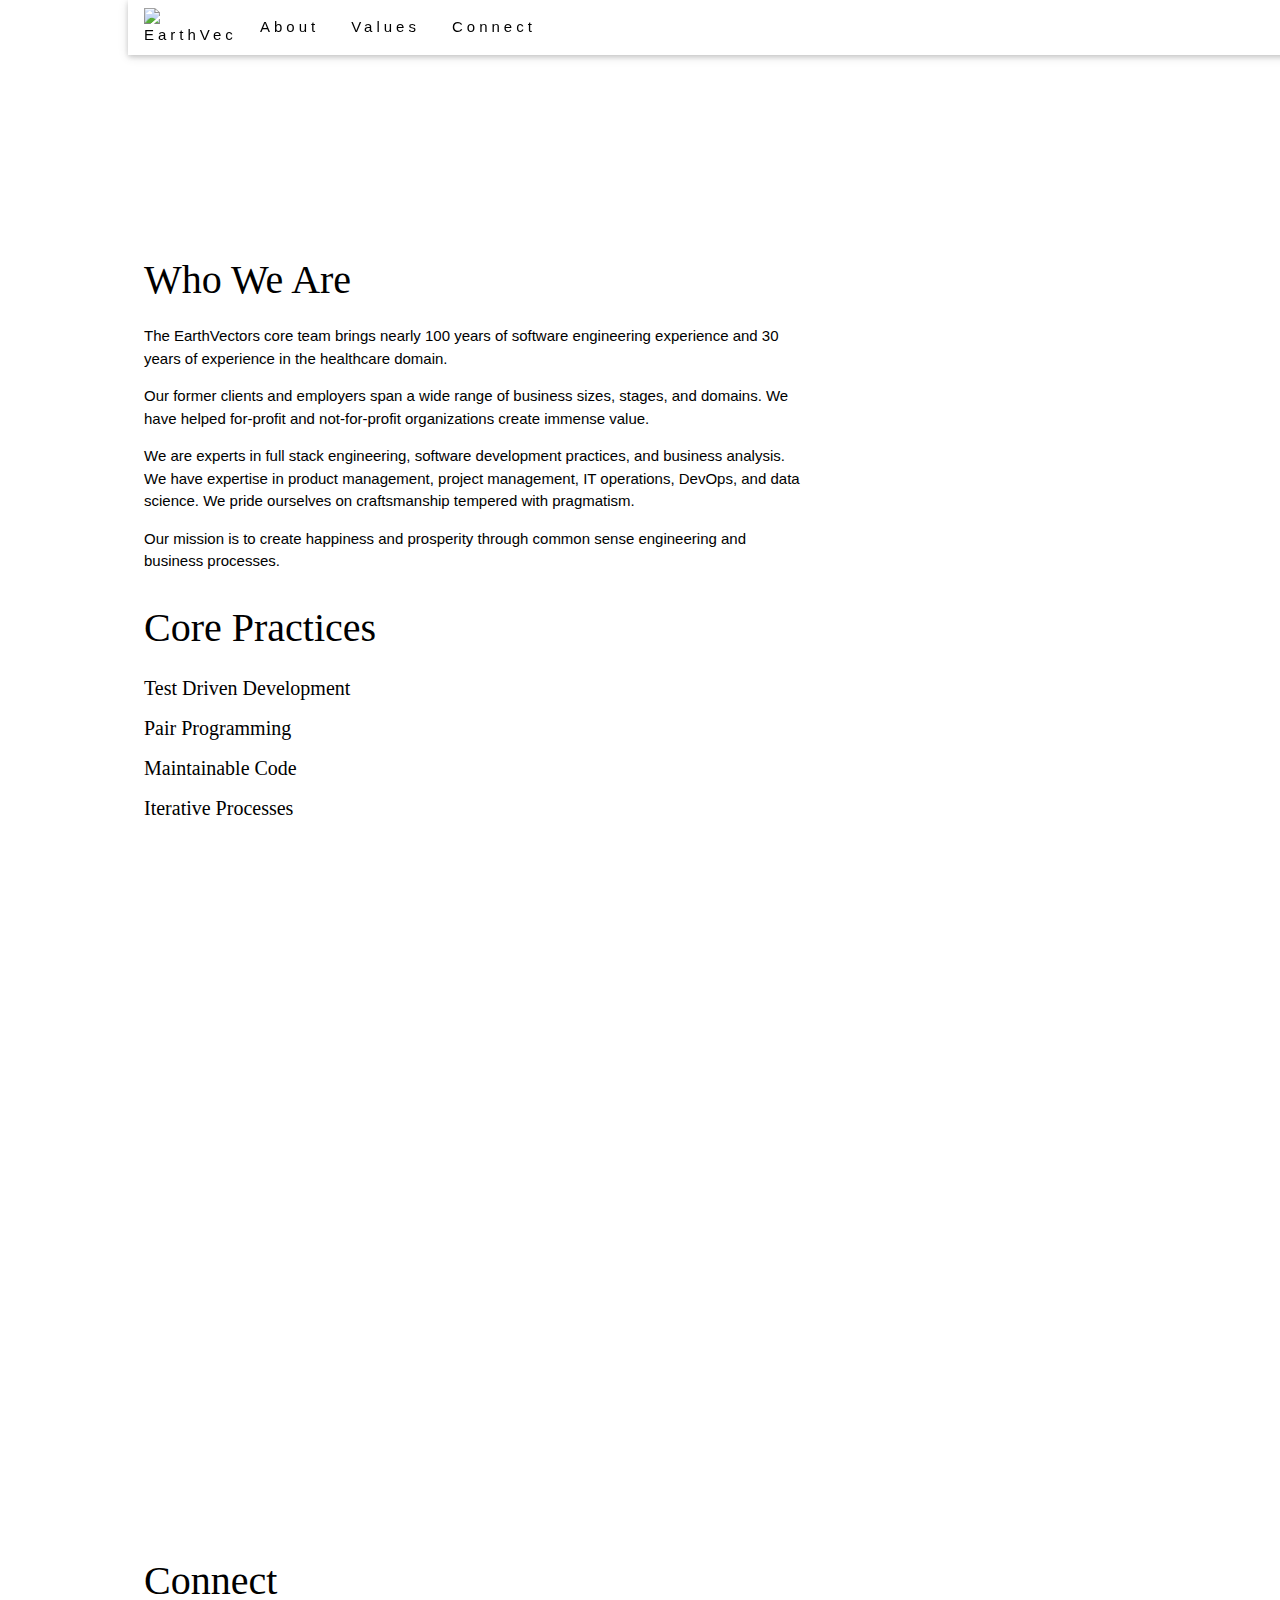
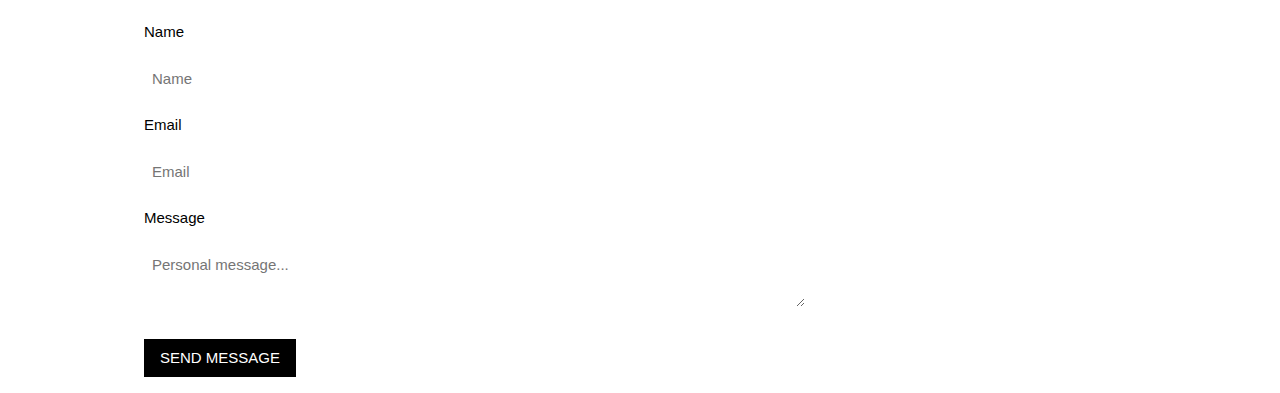
==== commit 055ccebc: "wip" ====
--- a/index.html
+++ b/index.html
@@ -1,416 +1,375 @@
 <!DOCTYPE html>
 <html>
 <head>
-  <title>EarthVectors</title>
-  <meta charset="UTF-8">
-  <meta name="viewport" content="width=device-width, initial-scale=1">
-  <link rel="stylesheet" href="https://www.w3schools.com/w3css/4/w3.css">
-  <link rel="stylesheet" href="stylesheets/ev.css"/>
-  <link rel="stylesheet" href="stylesheets/colors.css"/>
-  <link rel="stylesheet" href="stylesheets/fonts.css"/>
-  <link rel="stylesheet" href="stylesheets/ev-services.css"/>
-  <link rel="stylesheet" href="stylesheets/ev-about.css"/>
-  <link rel="stylesheet" href="stylesheets/ev-connect.css"/>
-  <link rel="stylesheet" href="https://cdnjs.cloudflare.com/ajax/libs/font-awesome/4.7.0/css/font-awesome.min.css">
-  <script type="application/javascript">
-    /* Toggle between adding and removing the "responsive" class to topnav when the user clicks on the icon */
-    function myFunction() {
-      var x = document.getElementById("myTopnav");
-      if (x.className === "topnav") {
-        x.className += " responsive";
-      } else {
-        x.className = "topnav";
-      }
-    }
-  </script>
+    <title>EarthVectors</title>
+    <meta charset="UTF-8">
+    <meta name="viewport" content="width=device-width, initial-scale=1">
+    <link rel="stylesheet" href="https://www.w3schools.com/w3css/4/w3.css">
+    <link rel="stylesheet" href="stylesheets/ev.css"/>
+    <link rel="stylesheet" href="stylesheets/colors.css"/>
+    <link rel="stylesheet" href="stylesheets/fonts.css"/>
+    <link rel="stylesheet" href="stylesheets/ev-services.css"/>
+    <link rel="stylesheet" href="stylesheets/ev-about.css"/>
+    <link rel="stylesheet" href="stylesheets/ev-connect.css"/>
+    <link rel="stylesheet" href="https://cdnjs.cloudflare.com/ajax/libs/font-awesome/4.7.0/css/font-awesome.min.css">
+    <script type="application/javascript">
+        /* Toggle between adding and removing the "responsive" class to topnav when the user clicks on the icon */
+        function myFunction() {
+            var x = document.getElementById("myTopnav");
+            if (x.className === "topnav") {
+                x.className += " responsive";
+            } else {
+                x.className = "topnav";
+            }
+        }
+    </script>
 </head>
 <body class="w3-dark-two">
 
-<!-- Navbar -->
-<div class="w3-top w3-hide-small">
-  <div class="w3-bar w3-dark-two w3-wide w3-padding w3-card">
-    <div class="w3-left">
-      <a href="#home" class="">
-        <img class="ev-image" src="images/ev-logo-color.svg" alt="EarthVectors"/>
-      </a>
-      <a href="#about" class="w3-bar-item w3-button">About</a>
-      <a href="#values" class="w3-bar-item w3-button">Values</a>
-      <a href="#contact" class="w3-bar-item w3-button">Connect</a>
-    </div>
-  </div>
+<div class="screenwidth">
+    <!-- Navbar -->
+    <div class="w3-top w3-hide-small">
+        <div class="w3-bar w3-dark-two w3-wide w3-padding w3-card">
+            <div class="w3-left">
+                <a href="#home" class="">
+                    <img class="ev-image" src="images/ev-logo-color.svg" alt="EarthVectors"/>
+                </a>
+                <a href="#about" class="w3-bar-item w3-button">About</a>
+                <a href="#values" class="w3-bar-item w3-button">Values</a>
+                <a href="#contact" class="w3-bar-item w3-button">Connect</a>
+            </div>
+        </div>
+    </div>
+    <div class="w3-top w3-hide-medium w3-hide-large">
+        <div class="w3-bar w3-dark-two w3-wide w3-padding w3-card">
+            <div class="topnav" id="myTopnav">
+                <a href="#home">
+                    <img class="ev-image ev-image-responsive" src="images/ev-logo-color.svg" alt="EarthVectors"/>
+                </a>
+                <a href="#about">About</a>
+                <a href="#values">Values</a>
+                <a href="#contact">Contact</a>
+                <a href="javascript:void(0);" class="icon" onclick="myFunction()">
+                    <i class="fa fa-bars"></i>
+                </a>
+            </div>
+        </div>
+    </div>
+
+    <!-- Content -->
+
+    <!-- About -->
+    <div class="w3-container" style="margin-top: 64px;" id="home">
+        <div class="w3-row">
+            <div class="w3-col m9 l9">
+                <div class="slogan">Pointing Software in the Right Direction</div>
+            </div>
+        </div>
+        <div class="w3-row">
+            <div class="w3-col m8 l8">
+                <h2 class="section--title">Who We Are</h2>
+                <p>
+                    The EarthVectors core team brings nearly 100 years of software engineering experience and 30
+                    years
+                    of
+                    experience in the healthcare domain.
+                </p>
+                <p>
+                    Our former clients and employers span a wide range of business sizes, stages, and domains.
+                    We have helped for-profit and not-for-profit organizations create immense value.
+                </p>
+                <p>
+                    We are experts in full stack engineering, software development practices, and business analysis.
+                    We
+                    have
+                    expertise in product management, project management, IT operations, DevOps, and data science. We
+                    pride
+                    ourselves on craftsmanship tempered with pragmatism.
+                </p>
+                <p>
+                    Our mission is to create happiness and prosperity through common sense engineering and business
+                    processes.
+                </p>
+            </div>
+        </div>
+        <div class="w3-row">
+            <div class="w3-col m8 l8">
+                <h2 class="core-practices--title">Core Practices</h2>
+                <p class="core-practices--item">Test Driven Development</p>
+                <p class="core-practices--item">Pair Programming</p>
+                <p class="core-practices--item">Maintainable Code</p>
+                <p class="core-practices--item">Iterative Processes</p>
+            </div>
+        </div>
+    </div>
+
+
+    <!-- Values -->
+    <div class="w3-container w3-dark-blue w3-text-white" id="values">
+        <div class="w3-row" style="margin: 6.4rem 3.2rem 0 3.2rem;">
+            <div class="w3-col m8 l8">
+                <h2 class="section--title w3-text-white">Our Core Values</h2>
+            </div>
+        </div>
+        <div class="w3-row" style="margin: 0 3.2rem 6.4rem 3.2rem;">
+            <div class="w3-col m8 l8">
+                <p>
+                    We adhere strongly, but not dogmatically, to the tenants of the Agile Manifesto, Twelve
+                    Principles
+                    of Agile Software, and Five Values of Extreme Programming. We adapt our process to minimize
+                    ceremony
+                    and maximize communication, efficiency and happiness.
+                </p>
+                <p>
+                    We are pragmatic idealists. We believe in continually evolving towards a set of ideals and dream
+                    of
+                    all the possibilities they can bring. We understand there isn’t a silver bullet and are willing
+                    to
+                    make concessions to those ideals and pragmatism when they conflict with current business needs.
+                    Ideals define our long term strategies. Pragmatism defines our day-to-day tactics. Our ideals
+                    and
+                    business needs are constantly evolving and we adjust accordingly.
+                </p>
+                <p>
+                    We make practical (often boring) technology choices. We don’t build science projects just
+                    because we
+                    are smart enough to build them. New technologies should be chosen based on the merits of solving
+                    the
+                    problem at hand.
+                </p>
+                <p>
+                    We believe that many problems can be addressed through better communication. We do not hoard
+                    information. We share our process and ideals freely and openly. We strive to be fearlessly
+                    transparent with ourselves, our team members, and our clients.
+                </p>
+                <p>
+                    We check our egos at the door. A codebase is owned by all team members, from the best features,
+                    and
+                    most elegant implementations, to the worst bugs. We make mistakes sometimes, because we’re
+                    human,
+                    but rather than dwell on them we choose to fix and then learn from them.
+                </p>
+            </div>
+        </div>
+    </div>
+
+    <!-- Contact Section -->
+    <div class="w3-container" id="contact">
+        <div class="w3-row">
+            <div class="w3-col m8 l8">
+                <h2 class="section--title">Connect</h2>
+            </div>
+        </div>
+        <div class="w3-row">
+            <div class="w3-col m8 l8">
+                <form action="/action_page.php" target="_blank">
+                    <label class="w3-text-health-blue ev-connect-label w3-padding-16" for="nameForm">Name</label>
+                    <input class="w3-input w3-section w3-border-0 w3-dark w3-text-white" type="text"
+                           placeholder="Name" required name="Name" id="nameForm">
+                    <label class="w3-text-health-blue ev-connect-label w3-margin-top" for="emailForm">Email</label>
+                    <input class="w3-input w3-section w3-border-0 w3-dark" type="email" placeholder="Email" required
+                           name="Email" id="emailForm">
+                    <label class="w3-text-health-blue ev-connect-label" for="messageForm">Message</label>
+                    <textarea class="w3-input w3-section w3-border-0 w3-dark" type="text"
+                              placeholder="Personal message..." required
+                              name="Subject" id="messageForm"></textarea>
+                    <button class="w3-button w3-black w3-section w3-code-green w3-text-white" type="submit">
+                        SEND MESSAGE
+                    </button>
+                </form>
+            </div>
+        </div>
+    </div>
 </div>
-<div class="w3-top w3-hide-medium w3-hide-large">
-  <div class="w3-bar w3-dark-two w3-wide w3-padding w3-card">
-    <div class="topnav" id="myTopnav">
-      <a href="#home">
-        <img class="ev-image ev-image-responsive" src="images/ev-logo-color.svg" alt="EarthVectors"/>
-      </a>
-      <a href="#about">About</a>
-      <a href="#values">Values</a>
-      <a href="#contact">Contact</a>
-      <a href="javascript:void(0);" class="icon" onclick="myFunction()">
-        <i class="fa fa-bars"></i>
-      </a>
-    </div>
-  </div>
-</div>
-
-<!-- Content -->
-<div class="w3-content w3-padding" style="max-width:1920px" id="home">
-  <!-- About -->
-  <div class="w3-container w3-padding-64 w3-dark-two">
-    <div class="w3-row">
-      <div class="w3-col m7 l7">
-        <h1 class="ev-services-h1">Earth Vectors</h1>
-        <h2 class="ev-services-h2">Who We Are</h2>
-        <div class="ev-services-text">
-          <p>
-            The EarthVectors core team brings nearly 100 years of software engineering experience and 30 years of
-            experience in the healthcare domain.
-          </p>
-          <p>
-            Our former clients and employers span a wide range of business sizes, stages, and domains.
-            We have helped for-profit and not-for-profit organizations create immense value.
-          </p>
-          <p>
-            We are experts in full stack engineering, software development practices, and business analysis. We have
-            expertise in product management, project management, IT operations, DevOps, and data science. We pride
-            ourselves on craftsmanship tempered with pragmatism.
-          </p>
-          <p>
-            Our mission is to create happiness and prosperity through common sense engineering and business processes.
-          </p>
-        </div>
-        <h2 class="ev-services-h2">Core Practices</h2>
-        <p class="ev-services-list">Test Driven Development</p>
-        <p class="ev-services-list">Pair Programming</p>
-        <p class="ev-services-list">Maintainable Code</p>
-        <p class="ev-services-list">Iterative Processes</p>
-      </div>
-      <div class="w3-col m5 l5">
-        <svg xmlns="http://www.w3.org/2000/svg" xmlns:xlink="http://www.w3.org/1999/xlink"
-             viewBox="0 0 470.93 613.1">
-          <defs>
-            <radialGradient id="a" cx="31.41" cy="600.46" r="14.04" gradientUnits="userSpaceOnUse">
-              <stop offset="0.02" stop-color="#6db2ff" stop-opacity="0.1"/>
-              <stop offset="1" stop-color="#46ffaa" stop-opacity="0.4"/>
-            </radialGradient>
-            <radialGradient id="b" cx="-285.09" cy="64.55" r="14.04"
-                            gradientTransform="translate(478.39 155.42) rotate(11.48)" xlink:href="#a"/>
-            <radialGradient id="c" cx="-1725.64" cy="228.9" r="9.82"
-                            gradientTransform="translate(1393.04 1069.33) rotate(45)"
-                            gradientUnits="userSpaceOnUse">
-              <stop offset="0" stop-color="#6db2ff" stop-opacity="0.1"/>
-              <stop offset="1" stop-color="#46ffaa" stop-opacity="0.4"/>
-            </radialGradient>
-            <radialGradient id="d" cx="-1160.23" cy="159.35" r="9.82" xlink:href="#c"/>
-            <radialGradient id="e" cx="393.98" cy="88.37" r="8.6"
-                            gradientTransform="matrix(1, 0, 0, 1, 0, 0)" xlink:href="#c"/>
-            <radialGradient id="f" cx="261.7" cy="462.68" r="8.6"
-                            gradientTransform="matrix(1, 0, 0, 1, 0, 0)" xlink:href="#c"/>
-            <linearGradient id="g" x1="20.12" y1="304.79" x2="390.31" y2="304.79"
-                            gradientUnits="userSpaceOnUse">
-              <stop offset="0" stop-color="#6db2ff" stop-opacity="0"/>
-              <stop offset="1" stop-color="#46ffaa" stop-opacity="0.4"/>
-            </linearGradient>
-            <linearGradient id="h" x1="300.01" y1="304.53" x2="233.04" y2="438.47" xlink:href="#g"/>
-            <radialGradient id="i" cx="-1418.54" cy="181.42" r="9.82" xlink:href="#c"/>
-            <linearGradient id="j" x1="235.52" y1="349.67" x2="89.63" y2="349.19" xlink:href="#g"/>
-            <radialGradient id="k" cx="428.66" cy="508.33" r="14.04" xlink:href="#a"/>
-            <radialGradient id="l" cx="75.48" cy="281.76" r="8.6"
-                            gradientTransform="matrix(1, 0, 0, 1, 0, 0)" xlink:href="#c"/>
-          </defs>
-          <title>ev-lines</title>
-          <polygon points="24.01 590.65 26.25 611.94 43.57 599.35 24.01 590.65" style="fill:url(#a)"/>
-          <polygon points="24.01 590.65 26.25 611.94 43.57 599.35 24.01 590.65"
-                   style="fill:none;stroke:#209d75;stroke-linejoin:round;stroke-width:2.31514986299078px"/>
-          <polygon points="180.85 150.83 178.81 172.14 198.29 163.26 180.85 150.83" style="fill:url(#b)"/>
-          <polygon points="180.85 150.83 178.81 172.14 198.29 163.26 180.85 150.83"
-                   style="fill:none;stroke:#209d75;stroke-linejoin:round;stroke-width:2.31514986299078px"/>
-          <circle cx="10.97" cy="10.97" r="9.82" style="fill:url(#c)"/>
-          <circle cx="10.97" cy="10.97" r="9.82"
-                  style="fill:none;stroke:#209d75;stroke-linejoin:round;stroke-width:2.31514986299078px"/>
-          <circle cx="459.96" cy="361.6" r="9.82" style="fill:url(#d)"/>
-          <circle cx="459.96" cy="361.6" r="9.82"
-                  style="fill:none;stroke:#209d75;stroke-linejoin:round;stroke-width:2.31514986299078px"/>
-          <polyline
-            points="393.98 97.56 401.94 92.97 401.94 83.77 393.98 79.18 386.02 83.77 386.02 92.97 393.98 97.56"
-            style="fill:url(#e)"/>
-          <polygon
-            points="393.98 97.56 401.94 92.97 401.94 83.77 393.98 79.18 386.02 83.77 386.02 92.97 393.98 97.56"
-            style="fill:none;stroke:#209d75;stroke-linejoin:round;stroke-width:2.31514986299078px"/>
-          <polyline
-            points="261.7 471.87 269.67 467.27 269.67 458.08 261.7 453.49 253.74 458.08 253.74 467.27 261.7 471.87"
-            style="fill:url(#f)"/>
-          <polygon
-            points="261.7 471.87 269.67 467.27 269.67 458.08 261.7 453.49 253.74 458.08 253.74 467.27 261.7 471.87"
-            style="fill:none;stroke:#209d75;stroke-linejoin:round;stroke-width:2.31514986299078px"/>
-          <polyline points="33.86 595.03 390.31 95.44 386.02 86.16 20.12 14.55" style="fill:url(#g)"/>
-          <line x1="20.12" y1="14.55" x2="386.02" y2="86.16"
-                style="fill:none;stroke:#209d75;stroke-linejoin:round;stroke-width:2.31514986299078px"/>
-          <line x1="390.31" y1="95.44" x2="33.86" y2="595.03"
-                style="fill:none;stroke:#209d75;stroke-linejoin:round;stroke-width:2.31514986299078px"/>
-          <polyline points="450.14 366.64 269.67 460.98 258.21 455.5 187.97 166.25" style="fill:url(#h)"/>
-          <line x1="187.96" y1="166.25" x2="258.21" y2="455.5"
-                style="fill:none;stroke:#209d75;stroke-linejoin:round;stroke-width:2.31514986299078px"/>
-          <line x1="450.14" y1="366.64" x2="269.67" y2="460.98"
-                style="fill:none;stroke:#209d75;stroke-linejoin:round;stroke-width:2.31514986299078px"/>
-          <circle cx="261.7" cy="194.56" r="9.82" style="fill:url(#i)"/>
-          <circle cx="261.7" cy="194.56" r="9.82"
-                  style="fill:none;stroke:#209d75;stroke-linejoin:round;stroke-width:2.31514986299078px"/>
-          <polyline points="254.76 201.5 83.51 281.63 421.25 498.52" style="fill:url(#j)"/>
-          <polyline points="254.76 201.5 83.51 281.63 421.25 498.52"
-                    style="fill:none;stroke:#209d75;stroke-linejoin:round;stroke-width:2.31514986299078px"/>
-          <polygon points="421.25 498.52 423.49 519.81 440.81 507.22 421.25 498.52" style="fill:url(#k)"/>
-          <polygon points="421.25 498.52 423.49 519.81 440.81 507.22 421.25 498.52"
-                   style="fill:none;stroke:#209d75;stroke-linejoin:round;stroke-width:2.31514986299078px"/>
-          <polyline
-            points="75.48 290.95 83.44 286.36 83.44 277.16 75.48 272.57 67.52 277.16 67.52 286.36 75.48 290.95"
-            style="fill:url(#l)"/>
-          <polygon
-            points="75.48 290.95 83.44 286.36 83.44 277.16 75.48 272.57 67.52 277.16 67.52 286.36 75.48 290.95"
-            style="fill:none;stroke:#209d75;stroke-linejoin:round;stroke-width:2.31514986299078px"/>
-        </svg>
-      </div>
-    </div>
-  </div>
-  <!-- Values -->
-  <div class="w3-container w3-padding-32 w3-dark-blue" id="values">
-    <div class="w3-row">
-      <div class="w3-col m10 l10 w3-cell-middle">
-        <div class="w3-container w3-cell w3-cell-middle">
-          <h2 class="ev-values-h2">Our Core Values</h2>
-          <div class="ev-values-text">
-            <ul>
-              <li>
-                We adhere strongly, but not dogmatically, to the tenants of the Agile Manifesto, Twelve Principles of
-                Agile
-                Software, and Five Values of Extreme Programming. We adapt our process to minimize ceremony and maximize
-                communication, efficiency and happiness.
-              </li>
-
-              <li>
-                We are pragmatic idealists. We believe in continually evolving towards a set of ideals and dream of all
-                the
-                possibilities they can bring. We understand there isn’t a silver bullet and are willing to make
-                concessions
-                to those ideals and pragmatism when they conflict with current business needs. Ideals define our long
-                term
-                strategies. Pragmatism defines our day-to-day tactics. Our ideals and business needs are constantly
-                evolving
-                and we adjust accordingly.
-              </li>
-
-              <li>
-                We make practical (often boring) technology choices. We don’t build science projects just because we are
-                smart enough to build them. New technologies should be chosen based on the merits of solving the problem
-                at
-                hand.
-              </li>
-
-              <li>
-                We believe that many problems can be addressed through better communication. We do not hoard
-                information.
-                We
-                share our process and ideals freely and openly. We strive to be fearlessly transparent with ourselves,
-                our
-                team members, and our clients.
-              </li>
-
-              <li>
-                We check our egos at the door. A codebase is owned by all team members, from the best features, and most
-                elegant implementations, to the worst bugs. We make mistakes sometimes, because we’re human, but rather
-                than
-                dwell on them we choose to fix and then learn from them.
-              </li>
-            </ul>
-          </div>
-        </div>
-
-      </div>
-      <div class="w3-cell w3-col m2 l2 w3-left">
-        <svg xmlns="http://www.w3.org/2000/svg" xmlns:xlink="http://www.w3.org/1999/xlink"
-             viewBox="0 0 129.84 145.18">
-          <defs>
-            <radialGradient id="a" cx="69.69" cy="79.04" r="58.27" gradientUnits="userSpaceOnUse">
-              <stop offset="0" stop-color="#46ffaa" stop-opacity="0"/>
-              <stop offset="0.23" stop-color="#46ffaa" stop-opacity="0.01"/>
-              <stop offset="0.42" stop-color="#46ffaa" stop-opacity="0.05"/>
-              <stop offset="0.6" stop-color="#46ffaa" stop-opacity="0.12"/>
-              <stop offset="0.77" stop-color="#46ffaa" stop-opacity="0.22"/>
-              <stop offset="0.93" stop-color="#46ffaa" stop-opacity="0.34"/>
-              <stop offset="1" stop-color="#46ffaa" stop-opacity="0.4"/>
-            </radialGradient>
-            <radialGradient id="n" cx="64.92" cy="72.56" r="40.66" xlink:href="#a"/>
-          </defs>
-          <title>ev-group</title>
-          <circle cx="15.12" cy="43.81" r="14.41" style="fill:url(#a)"/>
-          <circle cx="15.12" cy="101.31" r="14.41" style="fill:url(#a)"/>
-          <circle cx="114.71" cy="43.81" r="14.41" style="fill:url(#a)"/>
-          <circle cx="114.71" cy="101.31" r="14.41" style="fill:url(#a)"/>
-          <circle cx="64.92" cy="15.12" r="14.41" style="fill:url(#a)"/>
-          <circle cx="64.92" cy="72.56" r="24.9" style="fill:url(#a)"/>
-          <circle cx="86.31" cy="60.24" r="24.9" style="fill:url(#a)"/>
-          <circle cx="43.78" cy="60.24" r="24.9" style="fill:url(#a)"/>
-          <circle cx="64.92" cy="97.46" r="24.9" style="fill:url(#a)"/>
-          <circle cx="64.92" cy="130.06" r="14.41" style="fill:url(#a)"/>
-          <polygon
-            points="64.92 130.06 114.72 101.31 114.72 43.81 64.92 15.06 15.13 43.81 15.13 101.31 64.92 130.06"
-            style="fill:url(#a)"/>
-          <line x1="15.12" y1="43.81" x2="114.71" y2="101.31" style="fill:url(#a)"/>
-          <line x1="15.12" y1="43.81" x2="114.71" y2="101.31" style="fill:url(#a)"/>
-          <line x1="64.92" y1="15.06" x2="64.92" y2="130.06" style="fill:url(#n)"/>
-          <line x1="114.71" y1="43.81" x2="15.12" y2="101.31" style="fill:url(#a)"/>
-          <polygon points="64.92 15.13 15.16 101.31 114.68 101.31 64.92 15.13" style="fill:url(#a)"/>
-          <circle cx="15.12" cy="43.81" r="14.41"
-                  style="fill:none;stroke:#46ffaa;stroke-linejoin:round;stroke-width:1.4376026391983px"/>
-          <circle cx="15.12" cy="101.31" r="14.41"
-                  style="fill:none;stroke:#46ffaa;stroke-linejoin:round;stroke-width:1.4376026391983px"/>
-          <circle cx="114.71" cy="43.81" r="14.41"
-                  style="fill:none;stroke:#46ffaa;stroke-linejoin:round;stroke-width:1.4376026391983px"/>
-          <circle cx="114.71" cy="101.31" r="14.41"
-                  style="fill:none;stroke:#46ffaa;stroke-linejoin:round;stroke-width:1.4376026391983px"/>
-          <circle cx="64.92" cy="15.12" r="14.41"
-                  style="fill:none;stroke:#46ffaa;stroke-linejoin:round;stroke-width:1.4376026391983px"/>
-          <circle cx="64.92" cy="72.56" r="24.9"
-                  style="fill:none;stroke:#46ffaa;stroke-linejoin:round;stroke-width:1.4376026391983px"/>
-          <circle cx="86.31" cy="60.24" r="24.9"
-                  style="fill:none;stroke:#46ffaa;stroke-linejoin:round;stroke-width:1.4376026391983px"/>
-          <circle cx="43.78" cy="60.24" r="24.9"
-                  style="fill:none;stroke:#46ffaa;stroke-linejoin:round;stroke-width:1.4376026391983px"/>
-          <circle cx="64.92" cy="97.46" r="24.9"
-                  style="fill:none;stroke:#46ffaa;stroke-linejoin:round;stroke-width:1.4376026391983px"/>
-          <circle cx="64.92" cy="130.06" r="14.41"
-                  style="fill:none;stroke:#46ffaa;stroke-linejoin:round;stroke-width:1.4376026391983px"/>
-          <polygon
-            points="64.92 130.06 114.72 101.31 114.72 43.81 64.92 15.06 15.13 43.81 15.13 101.31 64.92 130.06"
-            style="fill:none;stroke:#46ffaa;stroke-linejoin:round;stroke-width:1.4376026391983px"/>
-          <line x1="15.12" y1="43.81" x2="114.71" y2="101.31"
-                style="fill:none;stroke:#46ffaa;stroke-linejoin:round;stroke-width:1.4376026391983px"/>
-          <line x1="15.12" y1="43.81" x2="114.71" y2="101.31"
-                style="fill:none;stroke:#46ffaa;stroke-linejoin:round;stroke-width:1.4376026391983px"/>
-          <line x1="64.92" y1="15.06" x2="64.92" y2="130.06"
-                style="fill:none;stroke:#46ffaa;stroke-linejoin:round;stroke-width:1.4376026391983px"/>
-          <line x1="114.71" y1="43.81" x2="15.12" y2="101.31"
-                style="fill:none;stroke:#46ffaa;stroke-linejoin:round;stroke-width:1.4376026391983px"/>
-          <polygon points="64.92 15.13 15.16 101.31 114.68 101.31 64.92 15.13"
-                   style="fill:none;stroke:#46ffaa;stroke-linejoin:round;stroke-width:1.4376026391983px"/>
-        </svg>
-      </div>
-    </div>
-  </div>
-
-  <!-- Contact Section -->
-  <div class="w3-container w3-padding-32 w3-dark-two" id="contact">
-    <div class="w3-row">
-      <div class="w3-col s0 m3 l4"></div>
-      <div class="w3-col s12 m3 l4">
-        <h2 class="w3-padding-16 w3-text-health-blue ev-connect-h2">Connect</h2>
-        <form action="/action_page.php" target="_blank">
-          <label class="w3-text-health-blue ev-connect-label w3-padding-16" for="nameForm">Name</label>
-          <input class="w3-input w3-section w3-border-0 w3-dark w3-text-white" type="text"
-                 placeholder="Name" required name="Name" id="nameForm">
-          <label class="w3-text-health-blue ev-connect-label w3-margin-top" for="emailForm">Email</label>
-          <input class="w3-input w3-section w3-border-0 w3-dark" type="email" placeholder="Email" required
-                 name="Email" id="emailForm">
-          <label class="w3-text-health-blue ev-connect-label" for="messageForm">Message</label>
-          <textarea class="w3-input w3-section w3-border-0 w3-dark" type="text"
-                    placeholder="Personal message..." required
-                    name="Subject" id="messageForm"></textarea>
-          <button class="w3-button w3-black w3-section w3-code-green w3-text-white" type="submit">
-            SEND MESSAGE
-          </button>
-        </form>
-      </div>
-      <div class="w3-col s0 m3 l4 w3-right">
-        <svg xmlns="http://www.w3.org/2000/svg" xmlns:xlink="http://www.w3.org/1999/xlink"
-             viewBox="0 0 129.84 598.62">
-          <defs>
-            <radialGradient id="a" cx="69.69" cy="532.48" r="58.27" gradientUnits="userSpaceOnUse">
-              <stop offset="0" stop-color="#46ffaa" stop-opacity="0"/>
-              <stop offset="0.23" stop-color="#46ffaa" stop-opacity="0.01"/>
-              <stop offset="0.42" stop-color="#46ffaa" stop-opacity="0.05"/>
-              <stop offset="0.6" stop-color="#46ffaa" stop-opacity="0.12"/>
-              <stop offset="0.77" stop-color="#46ffaa" stop-opacity="0.22"/>
-              <stop offset="0.93" stop-color="#46ffaa" stop-opacity="0.34"/>
-              <stop offset="1" stop-color="#46ffaa" stop-opacity="0.4"/>
-            </radialGradient>
-            <radialGradient id="m" cx="64.92" cy="526" r="40.66" xlink:href="#a"/>
-            <radialGradient id="p" cx="69.69" cy="79.04" r="58.27" xlink:href="#a"/>
-          </defs>
-          <title>ev-connect</title>
-          <circle cx="15.12" cy="497.25" r="14.41" style="fill:url(#a)"/>
-          <circle cx="15.12" cy="554.75" r="14.41" style="fill:url(#a)"/>
-          <circle cx="114.71" cy="497.25" r="14.41" style="fill:url(#a)"/>
-          <circle cx="114.71" cy="554.75" r="14.41" style="fill:url(#a)"/>
-          <circle cx="64.92" cy="526" r="24.9" style="fill:url(#a)"/>
-          <circle cx="86.31" cy="513.67" r="24.9" style="fill:url(#a)"/>
-          <circle cx="43.78" cy="513.67" r="24.9" style="fill:url(#a)"/>
-          <circle cx="64.92" cy="550.9" r="24.9" style="fill:url(#a)"/>
-          <circle cx="64.92" cy="583.5" r="14.41" style="fill:url(#a)"/>
-          <polygon
-            points="64.92 583.5 114.72 554.75 114.72 497.25 64.92 468.5 15.13 497.25 15.13 554.75 64.92 583.5"
-            style="fill:url(#a)"/>
-          <line x1="15.12" y1="497.25" x2="114.71" y2="554.75" style="fill:url(#a)"/>
-          <line x1="15.12" y1="497.25" x2="114.71" y2="554.75" style="fill:url(#a)"/>
-          <line x1="64.92" y1="468.5" x2="64.92" y2="583.5" style="fill:url(#m)"/>
-          <line x1="114.71" y1="497.25" x2="15.12" y2="554.75" style="fill:url(#a)"/>
-          <polygon points="64.92 468.56 15.16 554.75 114.68 554.75 64.92 468.56" style="fill:url(#a)"/>
-          <circle cx="15.12" cy="497.25" r="14.41"
-                  style="fill:none;stroke:#46ffaa;stroke-linejoin:round;stroke-width:1.4376026391983px"/>
-          <circle cx="15.12" cy="554.75" r="14.41"
-                  style="fill:none;stroke:#46ffaa;stroke-linejoin:round;stroke-width:1.4376026391983px"/>
-          <circle cx="114.71" cy="497.25" r="14.41"
-                  style="fill:none;stroke:#46ffaa;stroke-linejoin:round;stroke-width:1.4376026391983px"/>
-          <circle cx="114.71" cy="554.75" r="14.41"
-                  style="fill:none;stroke:#46ffaa;stroke-linejoin:round;stroke-width:1.4376026391983px"/>
-          <circle cx="64.92" cy="526" r="24.9"
-                  style="fill:none;stroke:#46ffaa;stroke-linejoin:round;stroke-width:1.4376026391983px"/>
-          <circle cx="86.31" cy="513.67" r="24.9"
-                  style="fill:none;stroke:#46ffaa;stroke-linejoin:round;stroke-width:1.4376026391983px"/>
-          <circle cx="43.78" cy="513.67" r="24.9"
-                  style="fill:none;stroke:#46ffaa;stroke-linejoin:round;stroke-width:1.4376026391983px"/>
-          <circle cx="64.92" cy="550.9" r="24.9"
-                  style="fill:none;stroke:#46ffaa;stroke-linejoin:round;stroke-width:1.4376026391983px"/>
-          <circle cx="64.92" cy="583.5" r="14.41"
-                  style="fill:none;stroke:#46ffaa;stroke-linejoin:round;stroke-width:1.4376026391983px"/>
-          <polygon
-            points="64.92 583.5 114.72 554.75 114.72 497.25 64.92 468.5 15.13 497.25 15.13 554.75 64.92 583.5"
-            style="fill:none;stroke:#46ffaa;stroke-linejoin:round;stroke-width:1.4376026391983px"/>
-          <line x1="15.12" y1="497.25" x2="114.71" y2="554.75"
-                style="fill:none;stroke:#46ffaa;stroke-linejoin:round;stroke-width:1.4376026391983px"/>
-          <line x1="15.12" y1="497.25" x2="114.71" y2="554.75"
-                style="fill:none;stroke:#46ffaa;stroke-linejoin:round;stroke-width:1.4376026391983px"/>
-          <line x1="64.92" y1="468.5" x2="64.92" y2="583.5"
-                style="fill:none;stroke:#46ffaa;stroke-linejoin:round;stroke-width:1.4376026391983px"/>
-          <line x1="114.71" y1="497.25" x2="15.12" y2="554.75"
-                style="fill:none;stroke:#46ffaa;stroke-linejoin:round;stroke-width:1.4376026391983px"/>
-          <polygon points="64.92 468.56 15.16 554.75 114.68 554.75 64.92 468.56"
-                   style="fill:none;stroke:#46ffaa;stroke-linejoin:round;stroke-width:1.4376026391983px"/>
-          <circle cx="64.92" cy="15.12" r="14.41" style="fill:url(#p)"/>
-          <circle cx="64.92" cy="15.12" r="14.41"
-                  style="fill:none;stroke:#46ffaa;stroke-linejoin:round;stroke-width:1.4376026391983px"/>
-          <line x1="64.8" y1="29.53" x2="64.8" y2="31.69"
-                style="fill:none;stroke:#46ffaa;stroke-linejoin:round;stroke-width:1.4376026391983px"/>
-          <line x1="64.8" y1="35.91" x2="64.8" y2="44.38"
-                style="fill:none;stroke:#46ffaa;stroke-linejoin:round;stroke-width:1.4376026391983px;stroke-dasharray:0.019622357562184334,4.221561908721924,4.231372833251953,0"/>
-          <line x1="64.8" y1="44.38" x2="64.8" y2="467.52"
-                style="fill:none;stroke:#46ffaa;stroke-linejoin:round;stroke-width:1.4376026391983px;stroke-dasharray:4.231372833251953,4.221561908721924,0.019622357562184334,4.221561908721924,4.231372833251953,0"/>
-          <line x1="64.8" y1="467.52" x2="64.8" y2="469.68"
-                style="fill:none;stroke:#46ffaa;stroke-linejoin:round;stroke-width:1.4376026391983px"/>
-        </svg>
-      </div>
-    </div>
-  </div>
-</div>
-
-<footer class="w3-center w3-black w3-padding-16 w3-dark-green">
-  <img class="ev-footer-image" src="images/ev-logo-stacked.svg"/>
-  <p>
-    780 Magnolia Street
-    Denver CO 80220
-  </p>
-</footer>
+
+
+<!--<div class="w3-col m5 l5">-->
+
+
+<!--</div>-->
+<!--<div class="w3-cell w3-col m2 l2 w3-left">-->
+<!--<svg xmlns="http://www.w3.org/2000/svg" xmlns:xlink="http://www.w3.org/1999/xlink"-->
+<!--viewBox="0 0 129.84 145.18">-->
+<!--<defs>-->
+<!--<radialGradient id="a" cx="69.69" cy="79.04" r="58.27" gradientUnits="userSpaceOnUse">-->
+<!--<stop offset="0" stop-color="#46ffaa" stop-opacity="0"/>-->
+<!--<stop offset="0.23" stop-color="#46ffaa" stop-opacity="0.01"/>-->
+<!--<stop offset="0.42" stop-color="#46ffaa" stop-opacity="0.05"/>-->
+<!--<stop offset="0.6" stop-color="#46ffaa" stop-opacity="0.12"/>-->
+<!--<stop offset="0.77" stop-color="#46ffaa" stop-opacity="0.22"/>-->
+<!--<stop offset="0.93" stop-color="#46ffaa" stop-opacity="0.34"/>-->
+<!--<stop offset="1" stop-color="#46ffaa" stop-opacity="0.4"/>-->
+<!--</radialGradient>-->
+<!--<radialGradient id="n" cx="64.92" cy="72.56" r="40.66" xlink:href="#a"/>-->
+<!--</defs>-->
+<!--<title>ev-group</title>-->
+<!--<circle cx="15.12" cy="43.81" r="14.41" style="fill:url(#a)"/>-->
+<!--<circle cx="15.12" cy="101.31" r="14.41" style="fill:url(#a)"/>-->
+<!--<circle cx="114.71" cy="43.81" r="14.41" style="fill:url(#a)"/>-->
+<!--<circle cx="114.71" cy="101.31" r="14.41" style="fill:url(#a)"/>-->
+<!--<circle cx="64.92" cy="15.12" r="14.41" style="fill:url(#a)"/>-->
+<!--<circle cx="64.92" cy="72.56" r="24.9" style="fill:url(#a)"/>-->
+<!--<circle cx="86.31" cy="60.24" r="24.9" style="fill:url(#a)"/>-->
+<!--<circle cx="43.78" cy="60.24" r="24.9" style="fill:url(#a)"/>-->
+<!--<circle cx="64.92" cy="97.46" r="24.9" style="fill:url(#a)"/>-->
+<!--<circle cx="64.92" cy="130.06" r="14.41" style="fill:url(#a)"/>-->
+<!--<polygon-->
+<!--points="64.92 130.06 114.72 101.31 114.72 43.81 64.92 15.06 15.13 43.81 15.13 101.31 64.92 130.06"-->
+<!--style="fill:url(#a)"/>-->
+<!--<line x1="15.12" y1="43.81" x2="114.71" y2="101.31" style="fill:url(#a)"/>-->
+<!--<line x1="15.12" y1="43.81" x2="114.71" y2="101.31" style="fill:url(#a)"/>-->
+<!--<line x1="64.92" y1="15.06" x2="64.92" y2="130.06" style="fill:url(#n)"/>-->
+<!--<line x1="114.71" y1="43.81" x2="15.12" y2="101.31" style="fill:url(#a)"/>-->
+<!--<polygon points="64.92 15.13 15.16 101.31 114.68 101.31 64.92 15.13" style="fill:url(#a)"/>-->
+<!--<circle cx="15.12" cy="43.81" r="14.41"-->
+<!--style="fill:none;stroke:#46ffaa;stroke-linejoin:round;stroke-width:1.4376026391983px"/>-->
+<!--<circle cx="15.12" cy="101.31" r="14.41"-->
+<!--style="fill:none;stroke:#46ffaa;stroke-linejoin:round;stroke-width:1.4376026391983px"/>-->
+<!--<circle cx="114.71" cy="43.81" r="14.41"-->
+<!--style="fill:none;stroke:#46ffaa;stroke-linejoin:round;stroke-width:1.4376026391983px"/>-->
+<!--<circle cx="114.71" cy="101.31" r="14.41"-->
+<!--style="fill:none;stroke:#46ffaa;stroke-linejoin:round;stroke-width:1.4376026391983px"/>-->
+<!--<circle cx="64.92" cy="15.12" r="14.41"-->
+<!--style="fill:none;stroke:#46ffaa;stroke-linejoin:round;stroke-width:1.4376026391983px"/>-->
+<!--<circle cx="64.92" cy="72.56" r="24.9"-->
+<!--style="fill:none;stroke:#46ffaa;stroke-linejoin:round;stroke-width:1.4376026391983px"/>-->
+<!--<circle cx="86.31" cy="60.24" r="24.9"-->
+<!--style="fill:none;stroke:#46ffaa;stroke-linejoin:round;stroke-width:1.4376026391983px"/>-->
+<!--<circle cx="43.78" cy="60.24" r="24.9"-->
+<!--style="fill:none;stroke:#46ffaa;stroke-linejoin:round;stroke-width:1.4376026391983px"/>-->
+<!--<circle cx="64.92" cy="97.46" r="24.9"-->
+<!--style="fill:none;stroke:#46ffaa;stroke-linejoin:round;stroke-width:1.4376026391983px"/>-->
+<!--<circle cx="64.92" cy="130.06" r="14.41"-->
+<!--style="fill:none;stroke:#46ffaa;stroke-linejoin:round;stroke-width:1.4376026391983px"/>-->
+<!--<polygon-->
+<!--points="64.92 130.06 114.72 101.31 114.72 43.81 64.92 15.06 15.13 43.81 15.13 101.31 64.92 130.06"-->
+<!--style="fill:none;stroke:#46ffaa;stroke-linejoin:round;stroke-width:1.4376026391983px"/>-->
+<!--<line x1="15.12" y1="43.81" x2="114.71" y2="101.31"-->
+<!--style="fill:none;stroke:#46ffaa;stroke-linejoin:round;stroke-width:1.4376026391983px"/>-->
+<!--<line x1="15.12" y1="43.81" x2="114.71" y2="101.31"-->
+<!--style="fill:none;stroke:#46ffaa;stroke-linejoin:round;stroke-width:1.4376026391983px"/>-->
+<!--<line x1="64.92" y1="15.06" x2="64.92" y2="130.06"-->
+<!--style="fill:none;stroke:#46ffaa;stroke-linejoin:round;stroke-width:1.4376026391983px"/>-->
+<!--<line x1="114.71" y1="43.81" x2="15.12" y2="101.31"-->
+<!--style="fill:none;stroke:#46ffaa;stroke-linejoin:round;stroke-width:1.4376026391983px"/>-->
+<!--<polygon points="64.92 15.13 15.16 101.31 114.68 101.31 64.92 15.13"-->
+<!--style="fill:none;stroke:#46ffaa;stroke-linejoin:round;stroke-width:1.4376026391983px"/>-->
+<!--</svg>-->
+<!--</div>-->
+<!--</div>-->
+<!--</div>-->
+
+<!--&lt;!&ndash; Contact Section &ndash;&gt;-->
+<!--<div class="w3-container w3-padding-32 w3-dark-two" id="contact">-->
+<!--<div class="w3-row">-->
+<!--<div class="w3-col s0 m3 l4"></div>-->
+<!--<div class="w3-col s12 m3 l4">-->
+<!--<h2 class="w3-padding-16 w3-text-health-blue ev-connect-h2">Connect</h2>-->
+<!--<form action="/action_page.php" target="_blank">-->
+<!--<label class="w3-text-health-blue ev-connect-label w3-padding-16" for="nameForm">Name</label>-->
+<!--<input class="w3-input w3-section w3-border-0 w3-dark w3-text-white" type="text"-->
+<!--placeholder="Name" required name="Name" id="nameForm">-->
+<!--<label class="w3-text-health-blue ev-connect-label w3-margin-top" for="emailForm">Email</label>-->
+<!--<input class="w3-input w3-section w3-border-0 w3-dark" type="email" placeholder="Email" required-->
+<!--name="Email" id="emailForm">-->
+<!--<label class="w3-text-health-blue ev-connect-label" for="messageForm">Message</label>-->
+<!--<textarea class="w3-input w3-section w3-border-0 w3-dark" type="text"-->
+<!--placeholder="Personal message..." required-->
+<!--name="Subject" id="messageForm"></textarea>-->
+<!--<button class="w3-button w3-black w3-section w3-code-green w3-text-white" type="submit">-->
+<!--SEND MESSAGE-->
+<!--</button>-->
+<!--</form>-->
+<!--</div>-->
+<!--<div class="w3-col s0 m3 l4 w3-right">-->
+<!--<svg xmlns="http://www.w3.org/2000/svg" xmlns:xlink="http://www.w3.org/1999/xlink"-->
+<!--viewBox="0 0 129.84 598.62">-->
+<!--<defs>-->
+<!--<radialGradient id="a" cx="69.69" cy="532.48" r="58.27" gradientUnits="userSpaceOnUse">-->
+<!--<stop offset="0" stop-color="#46ffaa" stop-opacity="0"/>-->
+<!--<stop offset="0.23" stop-color="#46ffaa" stop-opacity="0.01"/>-->
+<!--<stop offset="0.42" stop-color="#46ffaa" stop-opacity="0.05"/>-->
+<!--<stop offset="0.6" stop-color="#46ffaa" stop-opacity="0.12"/>-->
+<!--<stop offset="0.77" stop-color="#46ffaa" stop-opacity="0.22"/>-->
+<!--<stop offset="0.93" stop-color="#46ffaa" stop-opacity="0.34"/>-->
+<!--<stop offset="1" stop-color="#46ffaa" stop-opacity="0.4"/>-->
+<!--</radialGradient>-->
+<!--<radialGradient id="m" cx="64.92" cy="526" r="40.66" xlink:href="#a"/>-->
+<!--<radialGradient id="p" cx="69.69" cy="79.04" r="58.27" xlink:href="#a"/>-->
+<!--</defs>-->
+<!--<title>ev-connect</title>-->
+<!--<circle cx="15.12" cy="497.25" r="14.41" style="fill:url(#a)"/>-->
+<!--<circle cx="15.12" cy="554.75" r="14.41" style="fill:url(#a)"/>-->
+<!--<circle cx="114.71" cy="497.25" r="14.41" style="fill:url(#a)"/>-->
+<!--<circle cx="114.71" cy="554.75" r="14.41" style="fill:url(#a)"/>-->
+<!--<circle cx="64.92" cy="526" r="24.9" style="fill:url(#a)"/>-->
+<!--<circle cx="86.31" cy="513.67" r="24.9" style="fill:url(#a)"/>-->
+<!--<circle cx="43.78" cy="513.67" r="24.9" style="fill:url(#a)"/>-->
+<!--<circle cx="64.92" cy="550.9" r="24.9" style="fill:url(#a)"/>-->
+<!--<circle cx="64.92" cy="583.5" r="14.41" style="fill:url(#a)"/>-->
+<!--<polygon-->
+<!--points="64.92 583.5 114.72 554.75 114.72 497.25 64.92 468.5 15.13 497.25 15.13 554.75 64.92 583.5"-->
+<!--style="fill:url(#a)"/>-->
+<!--<line x1="15.12" y1="497.25" x2="114.71" y2="554.75" style="fill:url(#a)"/>-->
+<!--<line x1="15.12" y1="497.25" x2="114.71" y2="554.75" style="fill:url(#a)"/>-->
+<!--<line x1="64.92" y1="468.5" x2="64.92" y2="583.5" style="fill:url(#m)"/>-->
+<!--<line x1="114.71" y1="497.25" x2="15.12" y2="554.75" style="fill:url(#a)"/>-->
+<!--<polygon points="64.92 468.56 15.16 554.75 114.68 554.75 64.92 468.56" style="fill:url(#a)"/>-->
+<!--<circle cx="15.12" cy="497.25" r="14.41"-->
+<!--style="fill:none;stroke:#46ffaa;stroke-linejoin:round;stroke-width:1.4376026391983px"/>-->
+<!--<circle cx="15.12" cy="554.75" r="14.41"-->
+<!--style="fill:none;stroke:#46ffaa;stroke-linejoin:round;stroke-width:1.4376026391983px"/>-->
+<!--<circle cx="114.71" cy="497.25" r="14.41"-->
+<!--style="fill:none;stroke:#46ffaa;stroke-linejoin:round;stroke-width:1.4376026391983px"/>-->
+<!--<circle cx="114.71" cy="554.75" r="14.41"-->
+<!--style="fill:none;stroke:#46ffaa;stroke-linejoin:round;stroke-width:1.4376026391983px"/>-->
+<!--<circle cx="64.92" cy="526" r="24.9"-->
+<!--style="fill:none;stroke:#46ffaa;stroke-linejoin:round;stroke-width:1.4376026391983px"/>-->
+<!--<circle cx="86.31" cy="513.67" r="24.9"-->
+<!--style="fill:none;stroke:#46ffaa;stroke-linejoin:round;stroke-width:1.4376026391983px"/>-->
+<!--<circle cx="43.78" cy="513.67" r="24.9"-->
+<!--style="fill:none;stroke:#46ffaa;stroke-linejoin:round;stroke-width:1.4376026391983px"/>-->
+<!--<circle cx="64.92" cy="550.9" r="24.9"-->
+<!--style="fill:none;stroke:#46ffaa;stroke-linejoin:round;stroke-width:1.4376026391983px"/>-->
+<!--<circle cx="64.92" cy="583.5" r="14.41"-->
+<!--style="fill:none;stroke:#46ffaa;stroke-linejoin:round;stroke-width:1.4376026391983px"/>-->
+<!--<polygon-->
+<!--points="64.92 583.5 114.72 554.75 114.72 497.25 64.92 468.5 15.13 497.25 15.13 554.75 64.92 583.5"-->
+<!--style="fill:none;stroke:#46ffaa;stroke-linejoin:round;stroke-width:1.4376026391983px"/>-->
+<!--<line x1="15.12" y1="497.25" x2="114.71" y2="554.75"-->
+<!--style="fill:none;stroke:#46ffaa;stroke-linejoin:round;stroke-width:1.4376026391983px"/>-->
+<!--<line x1="15.12" y1="497.25" x2="114.71" y2="554.75"-->
+<!--style="fill:none;stroke:#46ffaa;stroke-linejoin:round;stroke-width:1.4376026391983px"/>-->
+<!--<line x1="64.92" y1="468.5" x2="64.92" y2="583.5"-->
+<!--style="fill:none;stroke:#46ffaa;stroke-linejoin:round;stroke-width:1.4376026391983px"/>-->
+<!--<line x1="114.71" y1="497.25" x2="15.12" y2="554.75"-->
+<!--style="fill:none;stroke:#46ffaa;stroke-linejoin:round;stroke-width:1.4376026391983px"/>-->
+<!--<polygon points="64.92 468.56 15.16 554.75 114.68 554.75 64.92 468.56"-->
+<!--style="fill:none;stroke:#46ffaa;stroke-linejoin:round;stroke-width:1.4376026391983px"/>-->
+<!--<circle cx="64.92" cy="15.12" r="14.41" style="fill:url(#p)"/>-->
+<!--<circle cx="64.92" cy="15.12" r="14.41"-->
+<!--style="fill:none;stroke:#46ffaa;stroke-linejoin:round;stroke-width:1.4376026391983px"/>-->
+<!--<line x1="64.8" y1="29.53" x2="64.8" y2="31.69"-->
+<!--style="fill:none;stroke:#46ffaa;stroke-linejoin:round;stroke-width:1.4376026391983px"/>-->
+<!--<line x1="64.8" y1="35.91" x2="64.8" y2="44.38"-->
+<!--style="fill:none;stroke:#46ffaa;stroke-linejoin:round;stroke-width:1.4376026391983px;stroke-dasharray:0.019622357562184334,4.221561908721924,4.231372833251953,0"/>-->
+<!--<line x1="64.8" y1="44.38" x2="64.8" y2="467.52"-->
+<!--style="fill:none;stroke:#46ffaa;stroke-linejoin:round;stroke-width:1.4376026391983px;stroke-dasharray:4.231372833251953,4.221561908721924,0.019622357562184334,4.221561908721924,4.231372833251953,0"/>-->
+<!--<line x1="64.8" y1="467.52" x2="64.8" y2="469.68"-->
+<!--style="fill:none;stroke:#46ffaa;stroke-linejoin:round;stroke-width:1.4376026391983px"/>-->
+<!--</svg>-->
+<!--</div>-->
+<!--</div>-->
+<!--</div>-->
+<!--</div>-->
+
+<!--<footer class="w3-center w3-black w3-padding-16 w3-dark-green">-->
+<!--<img class="ev-footer-image" src="images/ev-logo-stacked.svg"/>-->
+<!--<p>-->
+<!--780 Magnolia Street-->
+<!--Denver CO 80220-->
+<!--</p>-->
+<!--</footer>-->
 
 </body>
 </html>
--- a/stylesheets/ev.css
+++ b/stylesheets/ev.css
@@ -1,3 +1,6 @@
+html {
+    font-size:62.5%;
+}
 body {
   background-color: var(--dark-two);
 }
@@ -41,7 +44,7 @@
   text-align: center;
   padding: 14px 16px;
   text-decoration: none;
-  font-size: 17px;
+  font-size: 1.7rem;
 }
 
 /* Change the color of links on hover */
@@ -84,3 +87,14 @@
   }
 }
 
+.screenwidth {
+    width: 100%;
+    margin: auto;
+}
+
+@media only screen and (min-width: 1024px) {
+    .screenwidth {
+        width: 1024px;
+    }
+}
+
--- a/stylesheets/ev-services.css
+++ b/stylesheets/ev-services.css
@@ -0,0 +1,50 @@
+.slogan {
+    background-image: linear-gradient(to right, var(--code-green), var(--health-blue));
+    font-family: Roboto;
+    font-size: 8.0rem;
+    /*font-weight: normal;*/
+    /*font-style: normal;*/
+    /*font-stretch: normal;*/
+    line-height: 1.1;
+    /*letter-spacing: normal;*/
+    -webkit-background-clip: text;
+    -webkit-text-fill-color: transparent;
+}
+
+.section--title, .core-practices--title {
+    /*width: 609px;*/
+    /*height: 73px;*/
+    font-family: Roboto;
+    font-size: 4.0rem;
+    /*font-weight: bold;*/
+    /*font-style: normal;*/
+    /*font-stretch: normal;*/
+    /*line-height: normal;*/
+    /*letter-spacing: normal;*/
+    color: var(--health-blue);
+}
+
+
+.ev-services-text {
+    width: 609px;
+    font-family: Muli;
+    font-size: 16px;
+    font-weight: normal;
+    font-style: normal;
+    font-stretch: normal;
+    line-height: 1.25;
+    letter-spacing: normal;
+    color: var(--white);
+}
+.ev-services-list, .core-practices--item {
+    width: 609px;
+    font-family: Roboto;
+    font-size: 20px;
+    font-weight: normal;
+    font-style: normal;
+    font-stretch: normal;
+    line-height: 1;
+    letter-spacing: normal;
+    color: var(--code-green);
+
+}
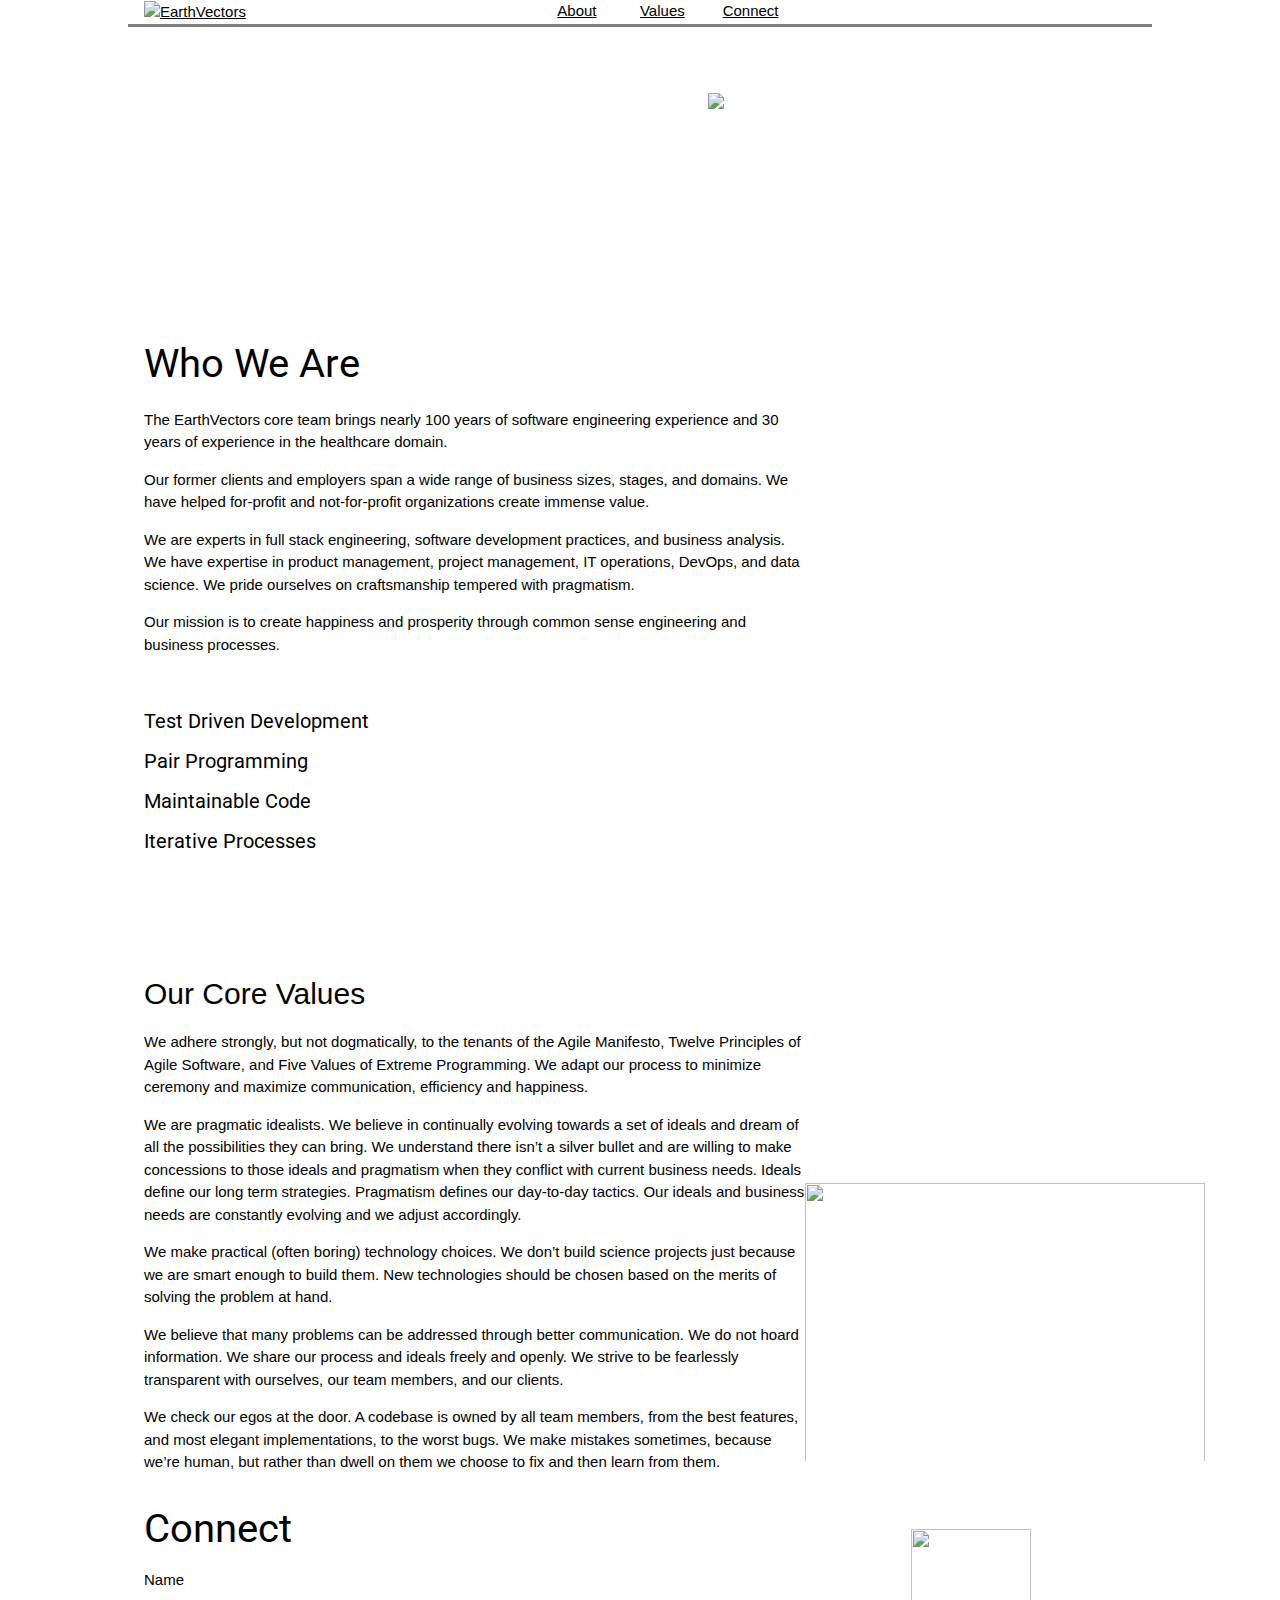
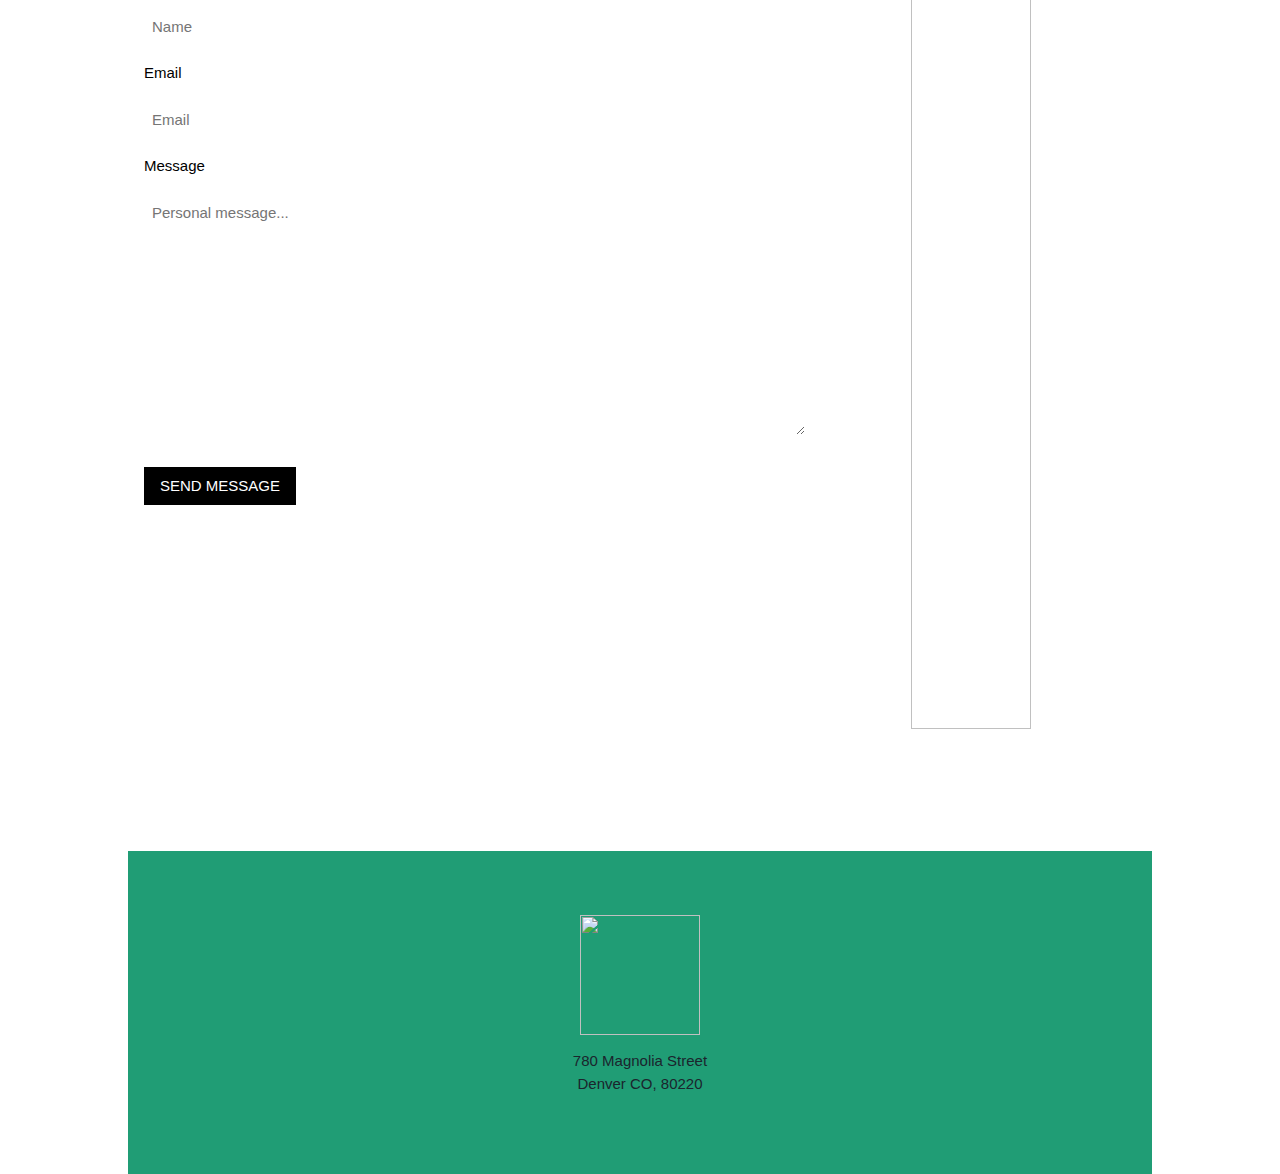
==== commit 1b8d5db1: "Make slightly more mobile friendly" ====
--- a/index.html
+++ b/index.html
@@ -7,11 +7,12 @@
     <link rel="stylesheet" href="https://www.w3schools.com/w3css/4/w3.css">
     <link rel="stylesheet" href="stylesheets/ev.css"/>
     <link rel="stylesheet" href="stylesheets/colors.css"/>
-    <link rel="stylesheet" href="stylesheets/fonts.css"/>
+    <!--<link rel="stylesheet" href="stylesheets/fonts.css"/>-->
     <link rel="stylesheet" href="stylesheets/ev-services.css"/>
-    <link rel="stylesheet" href="stylesheets/ev-about.css"/>
-    <link rel="stylesheet" href="stylesheets/ev-connect.css"/>
-    <link rel="stylesheet" href="https://cdnjs.cloudflare.com/ajax/libs/font-awesome/4.7.0/css/font-awesome.min.css">
+    <!--<link rel="stylesheet" href="stylesheets/ev-about.css"/>-->
+    <!--<link rel="stylesheet" href="stylesheets/ev-connect.css"/>-->
+    <!--<link rel="stylesheet" href="https://cdnjs.cloudflare.com/ajax/libs/font-awesome/4.7.0/css/font-awesome.min.css">-->
+    <link href="https://fonts.googleapis.com/css?family=Muli|Roboto" rel="stylesheet">
     <script type="application/javascript">
         /* Toggle between adding and removing the "responsive" class to topnav when the user clicks on the icon */
         function myFunction() {
@@ -25,94 +26,92 @@
     </script>
 </head>
 <body class="w3-dark-two">
+<div id="home" style="position: absolute; top: 0; left: 0;"></div>
 
 <div class="screenwidth">
-    <!-- Navbar -->
-    <div class="w3-top w3-hide-small">
-        <div class="w3-bar w3-dark-two w3-wide w3-padding w3-card">
-            <div class="w3-left">
-                <a href="#home" class="">
-                    <img class="ev-image" src="images/ev-logo-color.svg" alt="EarthVectors"/>
+
+    <div class="w3-container nav" style="border-bottom: 3px solid gray;">
+        <div class="w3-row">
+            <div class="w3-col l4">
+                <a href="#home">
+                    <img class="nav--logo" src="images/ev-logo-color.svg" alt="EarthVectors"/>
                 </a>
-                <a href="#about" class="w3-bar-item w3-button">About</a>
-                <a href="#values" class="w3-bar-item w3-button">Values</a>
-                <a href="#contact" class="w3-bar-item w3-button">Connect</a>
-            </div>
-        </div>
-    </div>
-    <div class="w3-top w3-hide-medium w3-hide-large">
-        <div class="w3-bar w3-dark-two w3-wide w3-padding w3-card">
-            <div class="topnav" id="myTopnav">
-                <a href="#home">
-                    <img class="ev-image ev-image-responsive" src="images/ev-logo-color.svg" alt="EarthVectors"/>
-                </a>
-                <a href="#about">About</a>
-                <a href="#values">Values</a>
-                <a href="#contact">Contact</a>
-                <a href="javascript:void(0);" class="icon" onclick="myFunction()">
-                    <i class="fa fa-bars"></i>
-                </a>
-            </div>
-        </div>
-    </div>
-
+            </div>
+            <div class="w3-col l1">
+                &nbsp;
+            </div>
+            <div class="w3-col l1">
+                <div class="nav--menu">
+                    <a href="#home" class="nav--item">About</a>
+                </div>
+            </div>
+            <div class="w3-col l1">
+                <div class="nav--menu">
+                    <a href="#values" class="nav--item">Values</a>
+                </div>
+            </div>
+            <div class="w3-col l5">
+                <div class="nav--menu">
+                    <a href="#contact" class="nav--item">Connect</a>
+                </div>
+            </div>
+        </div>
+    </div>
     <!-- Content -->
 
     <!-- About -->
-    <div class="w3-container" style="margin-top: 64px;" id="home">
-        <div class="w3-row">
-            <div class="w3-col m9 l9">
-                <div class="slogan">Pointing Software in the Right Direction</div>
-            </div>
-        </div>
+    <div style="margin-top: 121px; position: relative;">
+        <img class=" w3-hide-small" src="images/ev-lines.svg" style="width: 66rem; position: absolute; top: -55px; left: 580px;" />
+        <div class="w3-container" style="margin-bottom: 90px;">
+            <div class="w3-row">
+                <div class="w3-col m9 l9">
+                    <div class="slogan">Pointing Software in the Right Direction</div>
+                </div>
+            </div>
+            <div class="w3-row">
+                <div class="w3-col m8 l8">
+                    <h2 class="section--title">Who We Are</h2>
+                    <p>
+                        The EarthVectors core team brings nearly 100 years of software engineering experience and 30
+                        years
+                        of
+                        experience in the healthcare domain.
+                    </p>
+                    <p>
+                        Our former clients and employers span a wide range of business sizes, stages, and domains.
+                        We have helped for-profit and not-for-profit organizations create immense value.
+                    </p>
+                    <p>
+                        We are experts in full stack engineering, software development practices, and business analysis.
+                        We
+                        have
+                        expertise in product management, project management, IT operations, DevOps, and data science. We
+                        pride
+                        ourselves on craftsmanship tempered with pragmatism.
+                    </p>
+                    <p>
+                        Our mission is to create happiness and prosperity through common sense engineering and business
+                        processes.
+                    </p>
+                </div>
+            </div>
+            <div class="w3-row">
+                <div class="w3-col m8 l8">
+                    <p class="core-practices--item" style="margin-top: 40px;">Test Driven Development</p>
+                    <p class="core-practices--item">Pair Programming</p>
+                    <p class="core-practices--item">Maintainable Code</p>
+                    <p class="core-practices--item">Iterative Processes</p>
+                </div>
+            </div>
+        </div>
+    </div>
+
+
+    <!-- Values -->
+    <div class="w3-container callout" id="values">
         <div class="w3-row">
             <div class="w3-col m8 l8">
-                <h2 class="section--title">Who We Are</h2>
-                <p>
-                    The EarthVectors core team brings nearly 100 years of software engineering experience and 30
-                    years
-                    of
-                    experience in the healthcare domain.
-                </p>
-                <p>
-                    Our former clients and employers span a wide range of business sizes, stages, and domains.
-                    We have helped for-profit and not-for-profit organizations create immense value.
-                </p>
-                <p>
-                    We are experts in full stack engineering, software development practices, and business analysis.
-                    We
-                    have
-                    expertise in product management, project management, IT operations, DevOps, and data science. We
-                    pride
-                    ourselves on craftsmanship tempered with pragmatism.
-                </p>
-                <p>
-                    Our mission is to create happiness and prosperity through common sense engineering and business
-                    processes.
-                </p>
-            </div>
-        </div>
-        <div class="w3-row">
-            <div class="w3-col m8 l8">
-                <h2 class="core-practices--title">Core Practices</h2>
-                <p class="core-practices--item">Test Driven Development</p>
-                <p class="core-practices--item">Pair Programming</p>
-                <p class="core-practices--item">Maintainable Code</p>
-                <p class="core-practices--item">Iterative Processes</p>
-            </div>
-        </div>
-    </div>
-
-
-    <!-- Values -->
-    <div class="w3-container w3-dark-blue w3-text-white" id="values">
-        <div class="w3-row" style="margin: 6.4rem 3.2rem 0 3.2rem;">
-            <div class="w3-col m8 l8">
-                <h2 class="section--title w3-text-white">Our Core Values</h2>
-            </div>
-        </div>
-        <div class="w3-row" style="margin: 0 3.2rem 6.4rem 3.2rem;">
-            <div class="w3-col m8 l8">
+                <h2 class="callout--title">Our Core Values</h2>
                 <p>
                     We adhere strongly, but not dogmatically, to the tenants of the Agile Manifesto, Twelve
                     Principles
@@ -150,6 +149,9 @@
                     but rather than dwell on them we choose to fix and then learn from them.
                 </p>
             </div>
+            <div class="w3-col m4 l4 w3-hide-small" style="text-align: center;">
+                <img class="ev-footer-image" src="images/ev-group.svg" style="width: 40rem; height: 40rem; padding-top: 122px; margin-top: 100px;"/>
+            </div>
         </div>
     </div>
 
@@ -158,10 +160,6 @@
         <div class="w3-row">
             <div class="w3-col m8 l8">
                 <h2 class="section--title">Connect</h2>
-            </div>
-        </div>
-        <div class="w3-row">
-            <div class="w3-col m8 l8">
                 <form action="/action_page.php" target="_blank">
                     <label class="w3-text-health-blue ev-connect-label w3-padding-16" for="nameForm">Name</label>
                     <input class="w3-input w3-section w3-border-0 w3-dark w3-text-white" type="text"
@@ -170,13 +168,29 @@
                     <input class="w3-input w3-section w3-border-0 w3-dark" type="email" placeholder="Email" required
                            name="Email" id="emailForm">
                     <label class="w3-text-health-blue ev-connect-label" for="messageForm">Message</label>
-                    <textarea class="w3-input w3-section w3-border-0 w3-dark" type="text"
+                    <textarea class="w3-input w3-section w3-border-0 w3-dark" rows="10" type="text"
                               placeholder="Personal message..." required
                               name="Subject" id="messageForm"></textarea>
-                    <button class="w3-button w3-black w3-section w3-code-green w3-text-white" type="submit">
+                    <button class="w3-button w3-black w3-section w3-code-green w3-text-dark-two" type="submit">
                         SEND MESSAGE
                     </button>
                 </form>
+            </div>
+            <div class="w3-col m4 l4 w3-hide-small" style="text-align: center;">
+                <img class="ev-footer-image" src="images/ev-connect.svg" style="height: 80rem; margin-top: 40px;"/>
+            </div>
+        </div>
+    </div>
+
+    <div class="w3-container" style="color: #1b252d; background-color: #209d75; margin-top: 122px; padding: 64px 0;">
+        <div class="w3-row">
+            <div class="w3-col w3-center">
+                <img class="ev-footer-image" src="images/ev-logo-stacked.svg"/>
+                <p>
+                    780 Magnolia Street
+                    <br/>
+                    Denver CO, 80220
+                </p>
             </div>
         </div>
     </div>
@@ -363,13 +377,5 @@
 <!--</div>-->
 <!--</div>-->
 
-<!--<footer class="w3-center w3-black w3-padding-16 w3-dark-green">-->
-<!--<img class="ev-footer-image" src="images/ev-logo-stacked.svg"/>-->
-<!--<p>-->
-<!--780 Magnolia Street-->
-<!--Denver CO 80220-->
-<!--</p>-->
-<!--</footer>-->
-
 </body>
 </html>
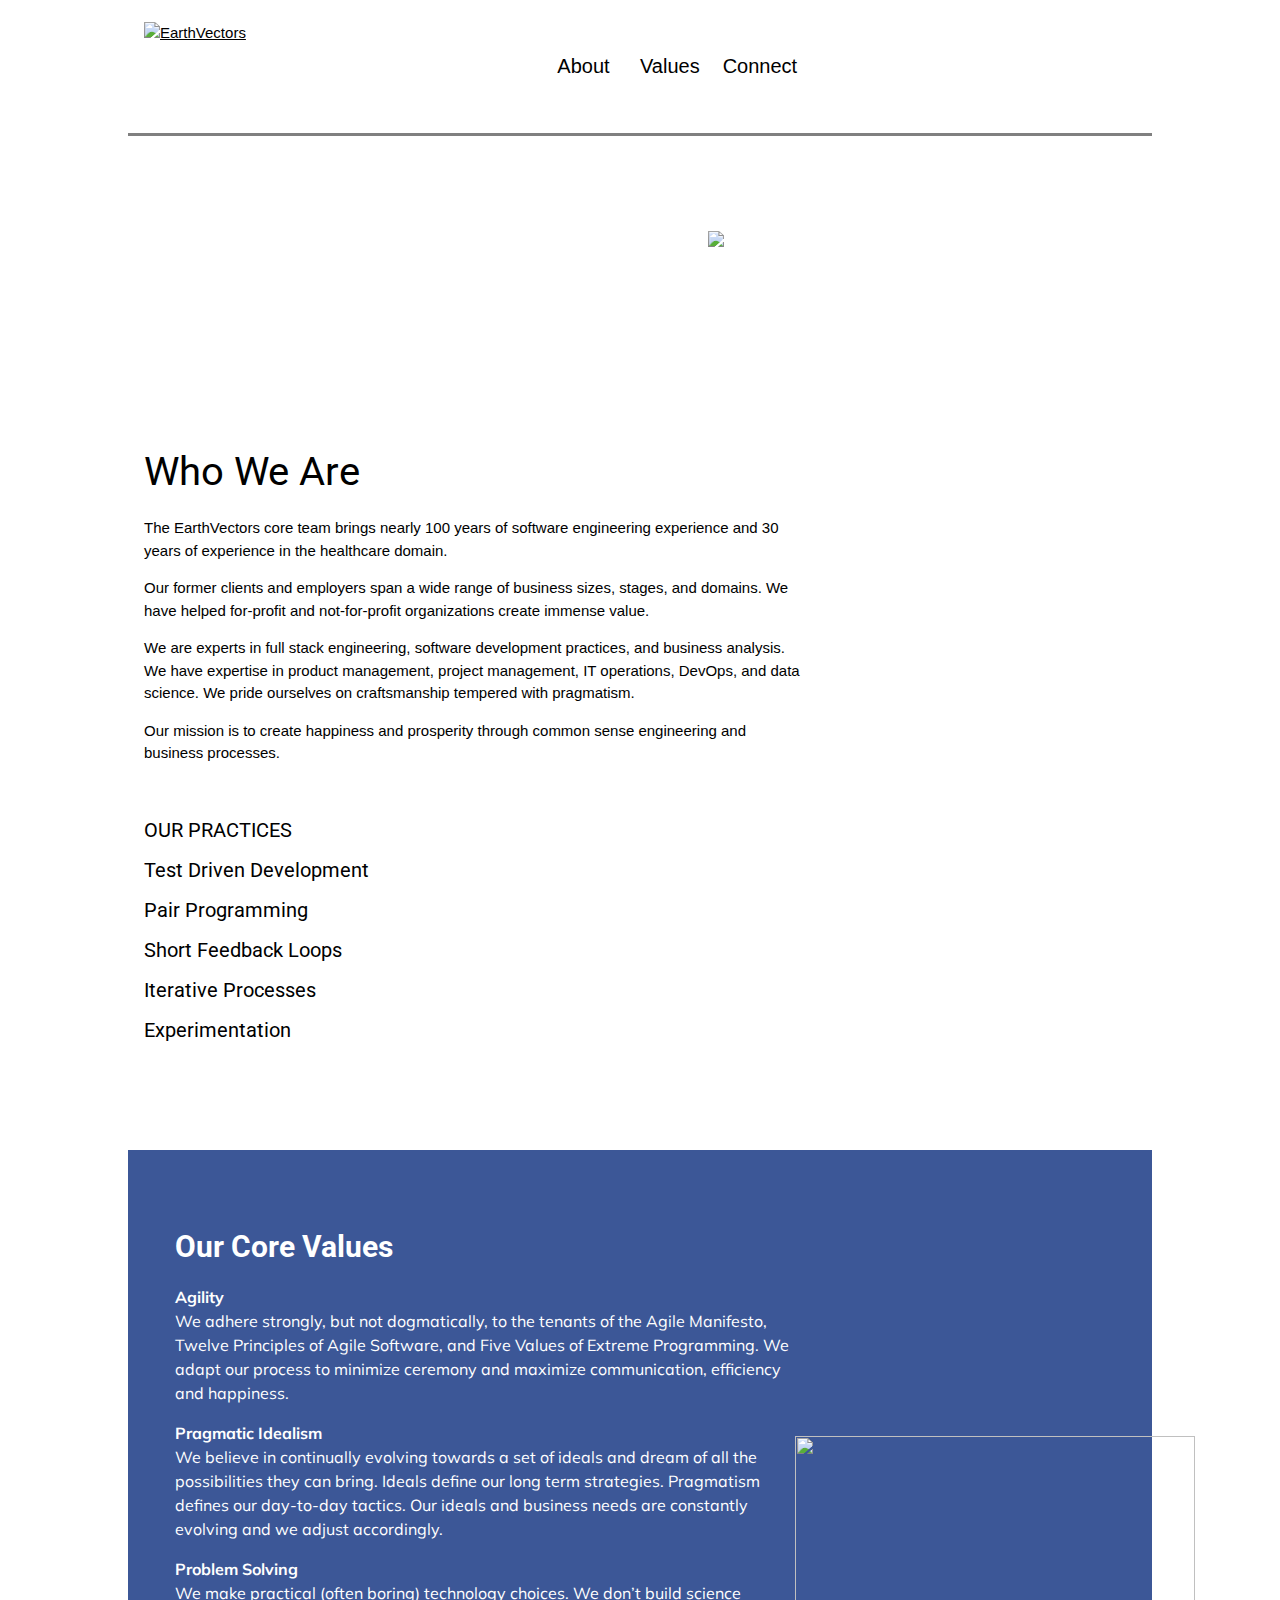
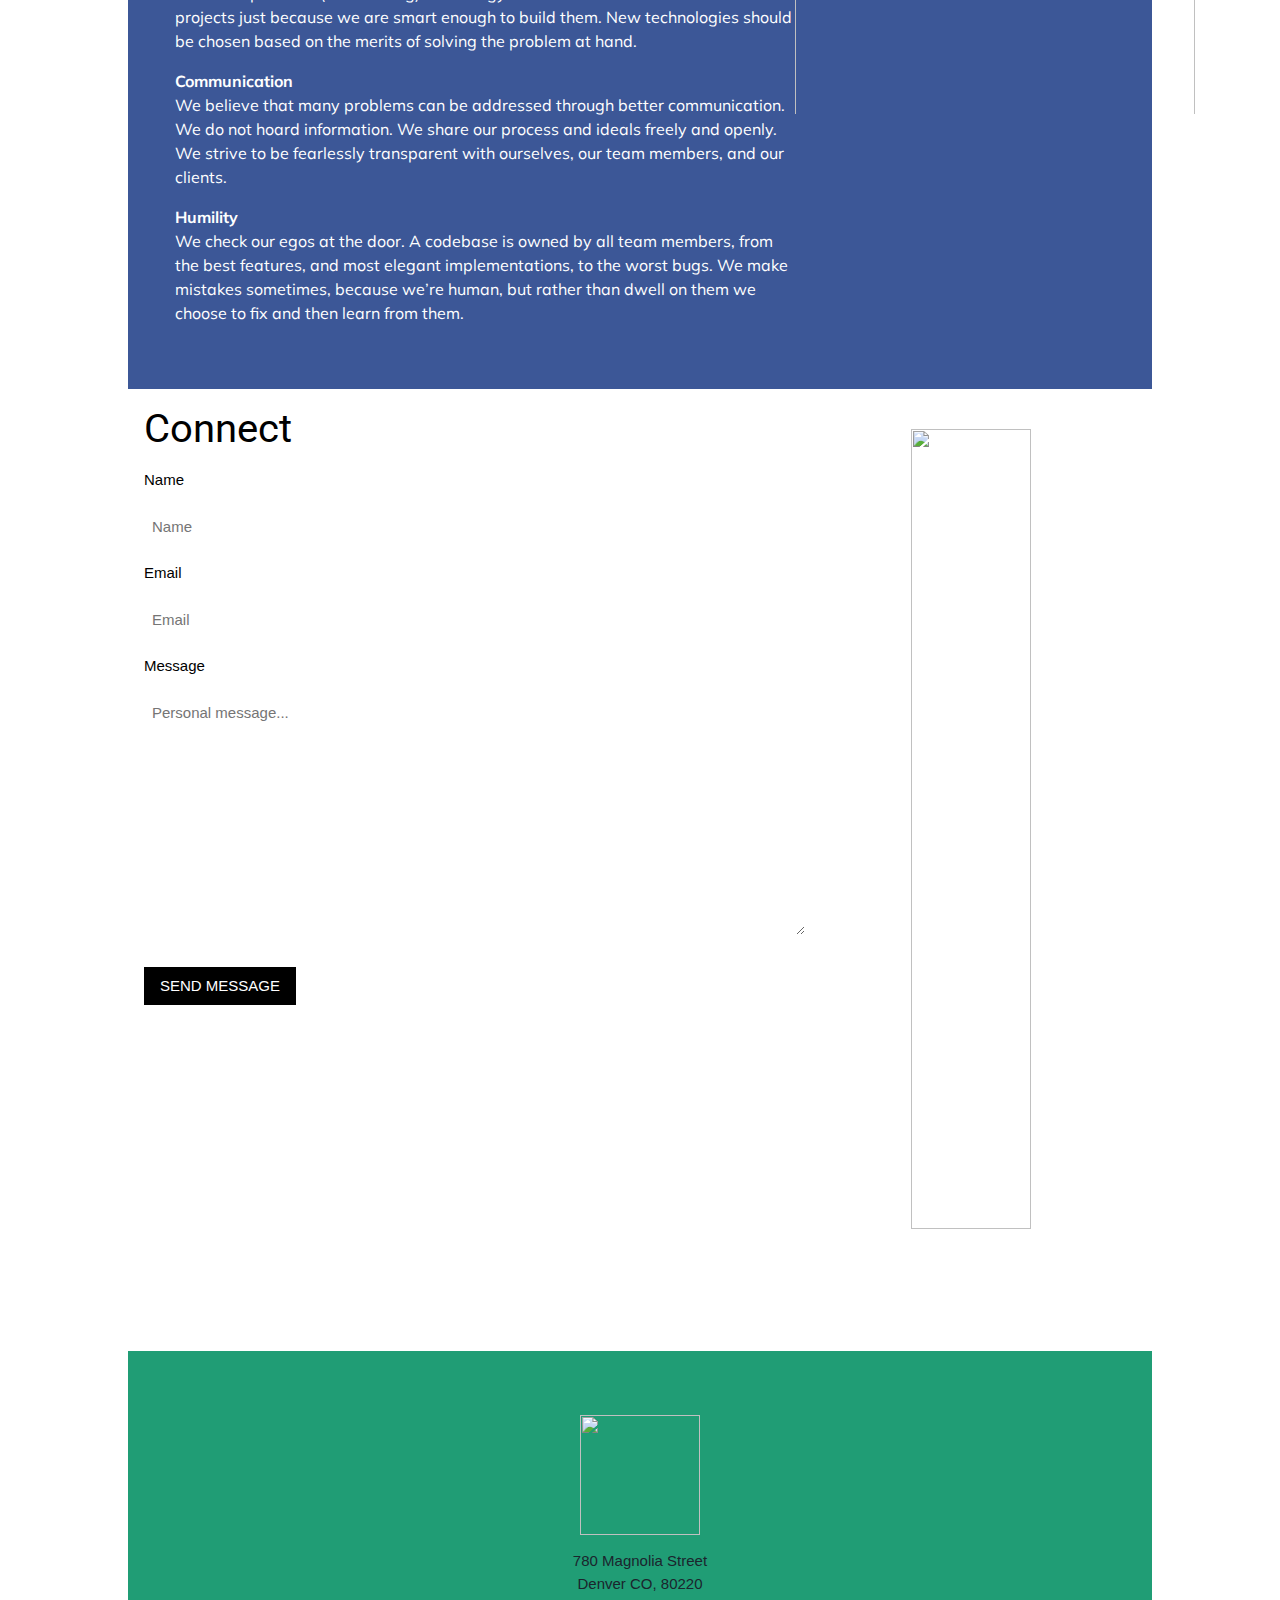
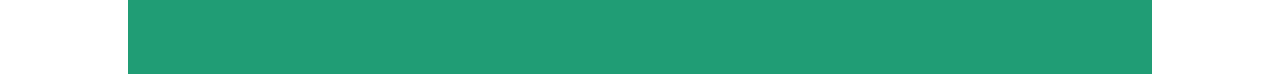
==== commit 9ea9a9ab: "Update content" ====
--- a/index.html
+++ b/index.html
@@ -1,381 +1,188 @@
 <!DOCTYPE html>
 <html>
 <head>
-    <title>EarthVectors</title>
-    <meta charset="UTF-8">
-    <meta name="viewport" content="width=device-width, initial-scale=1">
-    <link rel="stylesheet" href="https://www.w3schools.com/w3css/4/w3.css">
-    <link rel="stylesheet" href="stylesheets/ev.css"/>
-    <link rel="stylesheet" href="stylesheets/colors.css"/>
-    <!--<link rel="stylesheet" href="stylesheets/fonts.css"/>-->
-    <link rel="stylesheet" href="stylesheets/ev-services.css"/>
-    <!--<link rel="stylesheet" href="stylesheets/ev-about.css"/>-->
-    <!--<link rel="stylesheet" href="stylesheets/ev-connect.css"/>-->
-    <!--<link rel="stylesheet" href="https://cdnjs.cloudflare.com/ajax/libs/font-awesome/4.7.0/css/font-awesome.min.css">-->
-    <link href="https://fonts.googleapis.com/css?family=Muli|Roboto" rel="stylesheet">
-    <script type="application/javascript">
-        /* Toggle between adding and removing the "responsive" class to topnav when the user clicks on the icon */
-        function myFunction() {
-            var x = document.getElementById("myTopnav");
-            if (x.className === "topnav") {
-                x.className += " responsive";
-            } else {
-                x.className = "topnav";
-            }
-        }
-    </script>
+  <title>EarthVectors</title>
+  <meta charset="UTF-8">
+  <meta name="viewport" content="width=device-width, initial-scale=1">
+  <link rel="stylesheet" href="https://www.w3schools.com/w3css/4/w3.css">
+  <link rel="stylesheet" href="stylesheets/ev.css"/>
+  <link rel="stylesheet" href="stylesheets/colors.css"/>
+  <link rel="stylesheet" href="stylesheets/ev-services.css"/>
+  <link href="https://fonts.googleapis.com/css?family=Muli|Roboto" rel="stylesheet">
+  <script type="application/javascript">
+    /* Toggle between adding and removing the "responsive" class to topnav when the user clicks on the icon */
+    function myFunction() {
+      var x = document.getElementById("myTopnav");
+      if (x.className === "topnav") {
+        x.className += " responsive";
+      } else {
+        x.className = "topnav";
+      }
+    }
+  </script>
 </head>
 <body class="w3-dark-two">
 <div id="home" style="position: absolute; top: 0; left: 0;"></div>
 
 <div class="screenwidth">
 
-    <div class="w3-container nav" style="border-bottom: 3px solid gray;">
-        <div class="w3-row">
-            <div class="w3-col l4">
-                <a href="#home">
-                    <img class="nav--logo" src="images/ev-logo-color.svg" alt="EarthVectors"/>
-                </a>
-            </div>
-            <div class="w3-col l1">
-                &nbsp;
-            </div>
-            <div class="w3-col l1">
-                <div class="nav--menu">
-                    <a href="#home" class="nav--item">About</a>
-                </div>
-            </div>
-            <div class="w3-col l1">
-                <div class="nav--menu">
-                    <a href="#values" class="nav--item">Values</a>
-                </div>
-            </div>
-            <div class="w3-col l5">
-                <div class="nav--menu">
-                    <a href="#contact" class="nav--item">Connect</a>
-                </div>
-            </div>
+  <div class="w3-container nav" style="border-bottom: 3px solid gray;">
+    <div class="w3-row">
+      <div class="w3-col l4">
+        <a href="#home">
+          <img class="nav--logo" src="images/ev-logo-color.svg" alt="EarthVectors"/>
+        </a>
+      </div>
+      <div class="w3-col l1">
+        &nbsp;
+      </div>
+      <div class="w3-col l1">
+        <div class="nav--menu">
+          <a href="#home" class="nav--item">About</a>
         </div>
+      </div>
+      <div class="w3-col l1">
+        <div class="nav--menu">
+          <a href="#values" class="nav--item">Values</a>
+        </div>
+      </div>
+      <div class="w3-col l5">
+        <div class="nav--menu">
+          <a href="#contact" class="nav--item">Connect</a>
+        </div>
+      </div>
     </div>
-    <!-- Content -->
+  </div>
+  <!-- Content -->
 
-    <!-- About -->
-    <div style="margin-top: 121px; position: relative;">
-        <img class=" w3-hide-small" src="images/ev-lines.svg" style="width: 66rem; position: absolute; top: -55px; left: 580px;" />
-        <div class="w3-container" style="margin-bottom: 90px;">
-            <div class="w3-row">
-                <div class="w3-col m9 l9">
-                    <div class="slogan">Pointing Software in the Right Direction</div>
-                </div>
-            </div>
-            <div class="w3-row">
-                <div class="w3-col m8 l8">
-                    <h2 class="section--title">Who We Are</h2>
-                    <p>
-                        The EarthVectors core team brings nearly 100 years of software engineering experience and 30
-                        years
-                        of
-                        experience in the healthcare domain.
-                    </p>
-                    <p>
-                        Our former clients and employers span a wide range of business sizes, stages, and domains.
-                        We have helped for-profit and not-for-profit organizations create immense value.
-                    </p>
-                    <p>
-                        We are experts in full stack engineering, software development practices, and business analysis.
-                        We
-                        have
-                        expertise in product management, project management, IT operations, DevOps, and data science. We
-                        pride
-                        ourselves on craftsmanship tempered with pragmatism.
-                    </p>
-                    <p>
-                        Our mission is to create happiness and prosperity through common sense engineering and business
-                        processes.
-                    </p>
-                </div>
-            </div>
-            <div class="w3-row">
-                <div class="w3-col m8 l8">
-                    <p class="core-practices--item" style="margin-top: 40px;">Test Driven Development</p>
-                    <p class="core-practices--item">Pair Programming</p>
-                    <p class="core-practices--item">Maintainable Code</p>
-                    <p class="core-practices--item">Iterative Processes</p>
-                </div>
-            </div>
+  <!-- About -->
+  <div style="padding-top: 60px; margin-top: 60px; position: relative; overflow-x: hidden;">
+    <div class="w3-container" style="margin-bottom: 90px;">
+      <div class="w3-row">
+        <div class="w3-col m8 l8">
+          <div class="slogan">Engage. Explore. Evolve.</div>
+          <h2 class="section--title">Who We Are</h2>
+          <p>
+            The EarthVectors core team brings nearly 100 years of software engineering experience and 30
+            years of experience in the healthcare domain.
+          </p>
+          <p>
+            Our former clients and employers span a wide range of business sizes, stages, and domains.
+            We have helped for-profit and not-for-profit organizations create immense value.
+          </p>
+          <p>
+            We are experts in full stack engineering, software development practices, and business analysis.
+            We have expertise in product management, project management, IT operations, DevOps, and data science. We
+            pride ourselves on craftsmanship tempered with pragmatism.
+          </p>
+          <p>
+            Our mission is to create happiness and prosperity through common sense engineering and business
+            processes.
+          </p>
         </div>
+        <div class="w3-col m4 l4">
+          <img class=" w3-hide-small" src="images/ev-lines.svg"
+               style="width: 66rem; position: absolute; top: 35px; left: 580px;"/>
+        </div>
+      </div>
+      <div class="w3-row">
+        <div class="w3-col m8 l8">
+          <p class="core-practices--item" style="margin-top: 40px;">OUR PRACTICES</p>
+          <p class="core-practices--item">Test Driven Development</p>
+          <p class="core-practices--item">Pair Programming</p>
+          <p class="core-practices--item">Short Feedback Loops</p>
+          <p class="core-practices--item">Iterative Processes</p>
+          <p class="core-practices--item">Experimentation</p>
+        </div>
+      </div>
     </div>
+  </div>
 
 
-    <!-- Values -->
-    <div class="w3-container callout" id="values">
-        <div class="w3-row">
-            <div class="w3-col m8 l8">
-                <h2 class="callout--title">Our Core Values</h2>
-                <p>
-                    We adhere strongly, but not dogmatically, to the tenants of the Agile Manifesto, Twelve
-                    Principles
-                    of Agile Software, and Five Values of Extreme Programming. We adapt our process to minimize
-                    ceremony
-                    and maximize communication, efficiency and happiness.
-                </p>
-                <p>
-                    We are pragmatic idealists. We believe in continually evolving towards a set of ideals and dream
-                    of
-                    all the possibilities they can bring. We understand there isn’t a silver bullet and are willing
-                    to
-                    make concessions to those ideals and pragmatism when they conflict with current business needs.
-                    Ideals define our long term strategies. Pragmatism defines our day-to-day tactics. Our ideals
-                    and
-                    business needs are constantly evolving and we adjust accordingly.
-                </p>
-                <p>
-                    We make practical (often boring) technology choices. We don’t build science projects just
-                    because we
-                    are smart enough to build them. New technologies should be chosen based on the merits of solving
-                    the
-                    problem at hand.
-                </p>
-                <p>
-                    We believe that many problems can be addressed through better communication. We do not hoard
-                    information. We share our process and ideals freely and openly. We strive to be fearlessly
-                    transparent with ourselves, our team members, and our clients.
-                </p>
-                <p>
-                    We check our egos at the door. A codebase is owned by all team members, from the best features,
-                    and
-                    most elegant implementations, to the worst bugs. We make mistakes sometimes, because we’re
-                    human,
-                    but rather than dwell on them we choose to fix and then learn from them.
-                </p>
-            </div>
-            <div class="w3-col m4 l4 w3-hide-small" style="text-align: center;">
-                <img class="ev-footer-image" src="images/ev-group.svg" style="width: 40rem; height: 40rem; padding-top: 122px; margin-top: 100px;"/>
-            </div>
-        </div>
+  <!-- Values -->
+  <div class="w3-container callout" id="values">
+    <div class="w3-row">
+      <div class="w3-col m8 l8">
+        <h2 class="callout--title">Our Core Values</h2>
+        <p class="values-title">Agility</p>
+        <p class="values">
+          We adhere strongly, but not dogmatically, to the tenants of the Agile Manifesto, Twelve
+          Principles of Agile Software, and Five Values of Extreme Programming. We adapt our process to minimize
+          ceremony and maximize communication, efficiency and happiness.
+        </p>
+        <p class="values-title">Pragmatic Idealism</p>
+        <p class="values">
+          We believe in continually evolving towards a set of ideals and dream
+          of all the possibilities they can bring. Ideals define our long term strategies.
+          Pragmatism defines our day-to-day tactics. Our ideals
+          and business needs are constantly evolving and we adjust accordingly.
+        </p>
+        <p class="values-title">Problem Solving</p>
+        <p class="values">
+          We make practical (often boring) technology choices. We don’t build science projects just
+          because we are smart enough to build them. New technologies should be chosen based on the merits of solving
+          the problem at hand.
+        </p>
+        <p class="values-title">Communication</p>
+        <p class="values">
+          We believe that many problems can be addressed through better communication. We do not hoard
+          information. We share our process and ideals freely and openly. We strive to be fearlessly
+          transparent with ourselves, our team members, and our clients.
+        </p>
+        <p class="values-title">Humility</p>
+        <p class="values">
+          We check our egos at the door. A codebase is owned by all team members, from the best features,
+          and most elegant implementations, to the worst bugs. We make mistakes sometimes, because we’re
+          human, but rather than dwell on them we choose to fix and then learn from them.
+        </p>
+      </div>
+      <div class="w3-col m4 l4 w3-hide-small" style="text-align: center;">
+        <img class="ev-footer-image" src="images/ev-group.svg"
+             style="width: 40rem; height: 40rem; padding-top: 122px; margin-top: 100px;"/>
+      </div>
     </div>
+  </div>
 
-    <!-- Contact Section -->
-    <div class="w3-container" id="contact">
-        <div class="w3-row">
-            <div class="w3-col m8 l8">
-                <h2 class="section--title">Connect</h2>
-                <form action="/action_page.php" target="_blank">
-                    <label class="w3-text-health-blue ev-connect-label w3-padding-16" for="nameForm">Name</label>
-                    <input class="w3-input w3-section w3-border-0 w3-dark w3-text-white" type="text"
-                           placeholder="Name" required name="Name" id="nameForm">
-                    <label class="w3-text-health-blue ev-connect-label w3-margin-top" for="emailForm">Email</label>
-                    <input class="w3-input w3-section w3-border-0 w3-dark" type="email" placeholder="Email" required
-                           name="Email" id="emailForm">
-                    <label class="w3-text-health-blue ev-connect-label" for="messageForm">Message</label>
-                    <textarea class="w3-input w3-section w3-border-0 w3-dark" rows="10" type="text"
-                              placeholder="Personal message..." required
-                              name="Subject" id="messageForm"></textarea>
-                    <button class="w3-button w3-black w3-section w3-code-green w3-text-dark-two" type="submit">
-                        SEND MESSAGE
-                    </button>
-                </form>
-            </div>
-            <div class="w3-col m4 l4 w3-hide-small" style="text-align: center;">
-                <img class="ev-footer-image" src="images/ev-connect.svg" style="height: 80rem; margin-top: 40px;"/>
-            </div>
-        </div>
+  <!-- Contact Section -->
+  <div class="w3-container" id="contact">
+    <div class="w3-row">
+      <div class="w3-col m8 l8">
+        <h2 class="section--title">Connect</h2>
+        <form action="/action_page.php" target="_blank">
+          <label class="w3-text-health-blue ev-connect-label w3-padding-16" for="nameForm">Name</label>
+          <input class="w3-input w3-section w3-border-0 w3-dark w3-text-white" type="text"
+                 placeholder="Name" required name="Name" id="nameForm">
+          <label class="w3-text-health-blue ev-connect-label w3-margin-top" for="emailForm">Email</label>
+          <input class="w3-input w3-section w3-border-0 w3-dark" type="email" placeholder="Email" required
+                 name="Email" id="emailForm">
+          <label class="w3-text-health-blue ev-connect-label" for="messageForm">Message</label>
+          <textarea class="w3-input w3-section w3-border-0 w3-dark" rows="10" type="text"
+                    placeholder="Personal message..." required
+                    name="Subject" id="messageForm"></textarea>
+          <button class="w3-button w3-black w3-section w3-code-green w3-text-dark-two" type="submit">
+            SEND MESSAGE
+          </button>
+        </form>
+      </div>
+      <div class="w3-col m4 l4 w3-hide-small" style="text-align: center;">
+        <img class="ev-footer-image" src="images/ev-connect.svg" style="height: 80rem; margin-top: 40px;"/>
+      </div>
     </div>
+  </div>
 
-    <div class="w3-container" style="color: #1b252d; background-color: #209d75; margin-top: 122px; padding: 64px 0;">
-        <div class="w3-row">
-            <div class="w3-col w3-center">
-                <img class="ev-footer-image" src="images/ev-logo-stacked.svg"/>
-                <p>
-                    780 Magnolia Street
-                    <br/>
-                    Denver CO, 80220
-                </p>
-            </div>
-        </div>
+  <div class="w3-container" style="color: #1b252d; background-color: #209d75; margin-top: 122px; padding: 64px 0;">
+    <div class="w3-row">
+      <div class="w3-col w3-center">
+        <img class="ev-footer-image" src="images/ev-logo-stacked.svg"/>
+        <p>
+          780 Magnolia Street
+          <br/>
+          Denver CO, 80220
+        </p>
+      </div>
     </div>
+  </div>
 </div>
-
-
-<!--<div class="w3-col m5 l5">-->
-
-
-<!--</div>-->
-<!--<div class="w3-cell w3-col m2 l2 w3-left">-->
-<!--<svg xmlns="http://www.w3.org/2000/svg" xmlns:xlink="http://www.w3.org/1999/xlink"-->
-<!--viewBox="0 0 129.84 145.18">-->
-<!--<defs>-->
-<!--<radialGradient id="a" cx="69.69" cy="79.04" r="58.27" gradientUnits="userSpaceOnUse">-->
-<!--<stop offset="0" stop-color="#46ffaa" stop-opacity="0"/>-->
-<!--<stop offset="0.23" stop-color="#46ffaa" stop-opacity="0.01"/>-->
-<!--<stop offset="0.42" stop-color="#46ffaa" stop-opacity="0.05"/>-->
-<!--<stop offset="0.6" stop-color="#46ffaa" stop-opacity="0.12"/>-->
-<!--<stop offset="0.77" stop-color="#46ffaa" stop-opacity="0.22"/>-->
-<!--<stop offset="0.93" stop-color="#46ffaa" stop-opacity="0.34"/>-->
-<!--<stop offset="1" stop-color="#46ffaa" stop-opacity="0.4"/>-->
-<!--</radialGradient>-->
-<!--<radialGradient id="n" cx="64.92" cy="72.56" r="40.66" xlink:href="#a"/>-->
-<!--</defs>-->
-<!--<title>ev-group</title>-->
-<!--<circle cx="15.12" cy="43.81" r="14.41" style="fill:url(#a)"/>-->
-<!--<circle cx="15.12" cy="101.31" r="14.41" style="fill:url(#a)"/>-->
-<!--<circle cx="114.71" cy="43.81" r="14.41" style="fill:url(#a)"/>-->
-<!--<circle cx="114.71" cy="101.31" r="14.41" style="fill:url(#a)"/>-->
-<!--<circle cx="64.92" cy="15.12" r="14.41" style="fill:url(#a)"/>-->
-<!--<circle cx="64.92" cy="72.56" r="24.9" style="fill:url(#a)"/>-->
-<!--<circle cx="86.31" cy="60.24" r="24.9" style="fill:url(#a)"/>-->
-<!--<circle cx="43.78" cy="60.24" r="24.9" style="fill:url(#a)"/>-->
-<!--<circle cx="64.92" cy="97.46" r="24.9" style="fill:url(#a)"/>-->
-<!--<circle cx="64.92" cy="130.06" r="14.41" style="fill:url(#a)"/>-->
-<!--<polygon-->
-<!--points="64.92 130.06 114.72 101.31 114.72 43.81 64.92 15.06 15.13 43.81 15.13 101.31 64.92 130.06"-->
-<!--style="fill:url(#a)"/>-->
-<!--<line x1="15.12" y1="43.81" x2="114.71" y2="101.31" style="fill:url(#a)"/>-->
-<!--<line x1="15.12" y1="43.81" x2="114.71" y2="101.31" style="fill:url(#a)"/>-->
-<!--<line x1="64.92" y1="15.06" x2="64.92" y2="130.06" style="fill:url(#n)"/>-->
-<!--<line x1="114.71" y1="43.81" x2="15.12" y2="101.31" style="fill:url(#a)"/>-->
-<!--<polygon points="64.92 15.13 15.16 101.31 114.68 101.31 64.92 15.13" style="fill:url(#a)"/>-->
-<!--<circle cx="15.12" cy="43.81" r="14.41"-->
-<!--style="fill:none;stroke:#46ffaa;stroke-linejoin:round;stroke-width:1.4376026391983px"/>-->
-<!--<circle cx="15.12" cy="101.31" r="14.41"-->
-<!--style="fill:none;stroke:#46ffaa;stroke-linejoin:round;stroke-width:1.4376026391983px"/>-->
-<!--<circle cx="114.71" cy="43.81" r="14.41"-->
-<!--style="fill:none;stroke:#46ffaa;stroke-linejoin:round;stroke-width:1.4376026391983px"/>-->
-<!--<circle cx="114.71" cy="101.31" r="14.41"-->
-<!--style="fill:none;stroke:#46ffaa;stroke-linejoin:round;stroke-width:1.4376026391983px"/>-->
-<!--<circle cx="64.92" cy="15.12" r="14.41"-->
-<!--style="fill:none;stroke:#46ffaa;stroke-linejoin:round;stroke-width:1.4376026391983px"/>-->
-<!--<circle cx="64.92" cy="72.56" r="24.9"-->
-<!--style="fill:none;stroke:#46ffaa;stroke-linejoin:round;stroke-width:1.4376026391983px"/>-->
-<!--<circle cx="86.31" cy="60.24" r="24.9"-->
-<!--style="fill:none;stroke:#46ffaa;stroke-linejoin:round;stroke-width:1.4376026391983px"/>-->
-<!--<circle cx="43.78" cy="60.24" r="24.9"-->
-<!--style="fill:none;stroke:#46ffaa;stroke-linejoin:round;stroke-width:1.4376026391983px"/>-->
-<!--<circle cx="64.92" cy="97.46" r="24.9"-->
-<!--style="fill:none;stroke:#46ffaa;stroke-linejoin:round;stroke-width:1.4376026391983px"/>-->
-<!--<circle cx="64.92" cy="130.06" r="14.41"-->
-<!--style="fill:none;stroke:#46ffaa;stroke-linejoin:round;stroke-width:1.4376026391983px"/>-->
-<!--<polygon-->
-<!--points="64.92 130.06 114.72 101.31 114.72 43.81 64.92 15.06 15.13 43.81 15.13 101.31 64.92 130.06"-->
-<!--style="fill:none;stroke:#46ffaa;stroke-linejoin:round;stroke-width:1.4376026391983px"/>-->
-<!--<line x1="15.12" y1="43.81" x2="114.71" y2="101.31"-->
-<!--style="fill:none;stroke:#46ffaa;stroke-linejoin:round;stroke-width:1.4376026391983px"/>-->
-<!--<line x1="15.12" y1="43.81" x2="114.71" y2="101.31"-->
-<!--style="fill:none;stroke:#46ffaa;stroke-linejoin:round;stroke-width:1.4376026391983px"/>-->
-<!--<line x1="64.92" y1="15.06" x2="64.92" y2="130.06"-->
-<!--style="fill:none;stroke:#46ffaa;stroke-linejoin:round;stroke-width:1.4376026391983px"/>-->
-<!--<line x1="114.71" y1="43.81" x2="15.12" y2="101.31"-->
-<!--style="fill:none;stroke:#46ffaa;stroke-linejoin:round;stroke-width:1.4376026391983px"/>-->
-<!--<polygon points="64.92 15.13 15.16 101.31 114.68 101.31 64.92 15.13"-->
-<!--style="fill:none;stroke:#46ffaa;stroke-linejoin:round;stroke-width:1.4376026391983px"/>-->
-<!--</svg>-->
-<!--</div>-->
-<!--</div>-->
-<!--</div>-->
-
-<!--&lt;!&ndash; Contact Section &ndash;&gt;-->
-<!--<div class="w3-container w3-padding-32 w3-dark-two" id="contact">-->
-<!--<div class="w3-row">-->
-<!--<div class="w3-col s0 m3 l4"></div>-->
-<!--<div class="w3-col s12 m3 l4">-->
-<!--<h2 class="w3-padding-16 w3-text-health-blue ev-connect-h2">Connect</h2>-->
-<!--<form action="/action_page.php" target="_blank">-->
-<!--<label class="w3-text-health-blue ev-connect-label w3-padding-16" for="nameForm">Name</label>-->
-<!--<input class="w3-input w3-section w3-border-0 w3-dark w3-text-white" type="text"-->
-<!--placeholder="Name" required name="Name" id="nameForm">-->
-<!--<label class="w3-text-health-blue ev-connect-label w3-margin-top" for="emailForm">Email</label>-->
-<!--<input class="w3-input w3-section w3-border-0 w3-dark" type="email" placeholder="Email" required-->
-<!--name="Email" id="emailForm">-->
-<!--<label class="w3-text-health-blue ev-connect-label" for="messageForm">Message</label>-->
-<!--<textarea class="w3-input w3-section w3-border-0 w3-dark" type="text"-->
-<!--placeholder="Personal message..." required-->
-<!--name="Subject" id="messageForm"></textarea>-->
-<!--<button class="w3-button w3-black w3-section w3-code-green w3-text-white" type="submit">-->
-<!--SEND MESSAGE-->
-<!--</button>-->
-<!--</form>-->
-<!--</div>-->
-<!--<div class="w3-col s0 m3 l4 w3-right">-->
-<!--<svg xmlns="http://www.w3.org/2000/svg" xmlns:xlink="http://www.w3.org/1999/xlink"-->
-<!--viewBox="0 0 129.84 598.62">-->
-<!--<defs>-->
-<!--<radialGradient id="a" cx="69.69" cy="532.48" r="58.27" gradientUnits="userSpaceOnUse">-->
-<!--<stop offset="0" stop-color="#46ffaa" stop-opacity="0"/>-->
-<!--<stop offset="0.23" stop-color="#46ffaa" stop-opacity="0.01"/>-->
-<!--<stop offset="0.42" stop-color="#46ffaa" stop-opacity="0.05"/>-->
-<!--<stop offset="0.6" stop-color="#46ffaa" stop-opacity="0.12"/>-->
-<!--<stop offset="0.77" stop-color="#46ffaa" stop-opacity="0.22"/>-->
-<!--<stop offset="0.93" stop-color="#46ffaa" stop-opacity="0.34"/>-->
-<!--<stop offset="1" stop-color="#46ffaa" stop-opacity="0.4"/>-->
-<!--</radialGradient>-->
-<!--<radialGradient id="m" cx="64.92" cy="526" r="40.66" xlink:href="#a"/>-->
-<!--<radialGradient id="p" cx="69.69" cy="79.04" r="58.27" xlink:href="#a"/>-->
-<!--</defs>-->
-<!--<title>ev-connect</title>-->
-<!--<circle cx="15.12" cy="497.25" r="14.41" style="fill:url(#a)"/>-->
-<!--<circle cx="15.12" cy="554.75" r="14.41" style="fill:url(#a)"/>-->
-<!--<circle cx="114.71" cy="497.25" r="14.41" style="fill:url(#a)"/>-->
-<!--<circle cx="114.71" cy="554.75" r="14.41" style="fill:url(#a)"/>-->
-<!--<circle cx="64.92" cy="526" r="24.9" style="fill:url(#a)"/>-->
-<!--<circle cx="86.31" cy="513.67" r="24.9" style="fill:url(#a)"/>-->
-<!--<circle cx="43.78" cy="513.67" r="24.9" style="fill:url(#a)"/>-->
-<!--<circle cx="64.92" cy="550.9" r="24.9" style="fill:url(#a)"/>-->
-<!--<circle cx="64.92" cy="583.5" r="14.41" style="fill:url(#a)"/>-->
-<!--<polygon-->
-<!--points="64.92 583.5 114.72 554.75 114.72 497.25 64.92 468.5 15.13 497.25 15.13 554.75 64.92 583.5"-->
-<!--style="fill:url(#a)"/>-->
-<!--<line x1="15.12" y1="497.25" x2="114.71" y2="554.75" style="fill:url(#a)"/>-->
-<!--<line x1="15.12" y1="497.25" x2="114.71" y2="554.75" style="fill:url(#a)"/>-->
-<!--<line x1="64.92" y1="468.5" x2="64.92" y2="583.5" style="fill:url(#m)"/>-->
-<!--<line x1="114.71" y1="497.25" x2="15.12" y2="554.75" style="fill:url(#a)"/>-->
-<!--<polygon points="64.92 468.56 15.16 554.75 114.68 554.75 64.92 468.56" style="fill:url(#a)"/>-->
-<!--<circle cx="15.12" cy="497.25" r="14.41"-->
-<!--style="fill:none;stroke:#46ffaa;stroke-linejoin:round;stroke-width:1.4376026391983px"/>-->
-<!--<circle cx="15.12" cy="554.75" r="14.41"-->
-<!--style="fill:none;stroke:#46ffaa;stroke-linejoin:round;stroke-width:1.4376026391983px"/>-->
-<!--<circle cx="114.71" cy="497.25" r="14.41"-->
-<!--style="fill:none;stroke:#46ffaa;stroke-linejoin:round;stroke-width:1.4376026391983px"/>-->
-<!--<circle cx="114.71" cy="554.75" r="14.41"-->
-<!--style="fill:none;stroke:#46ffaa;stroke-linejoin:round;stroke-width:1.4376026391983px"/>-->
-<!--<circle cx="64.92" cy="526" r="24.9"-->
-<!--style="fill:none;stroke:#46ffaa;stroke-linejoin:round;stroke-width:1.4376026391983px"/>-->
-<!--<circle cx="86.31" cy="513.67" r="24.9"-->
-<!--style="fill:none;stroke:#46ffaa;stroke-linejoin:round;stroke-width:1.4376026391983px"/>-->
-<!--<circle cx="43.78" cy="513.67" r="24.9"-->
-<!--style="fill:none;stroke:#46ffaa;stroke-linejoin:round;stroke-width:1.4376026391983px"/>-->
-<!--<circle cx="64.92" cy="550.9" r="24.9"-->
-<!--style="fill:none;stroke:#46ffaa;stroke-linejoin:round;stroke-width:1.4376026391983px"/>-->
-<!--<circle cx="64.92" cy="583.5" r="14.41"-->
-<!--style="fill:none;stroke:#46ffaa;stroke-linejoin:round;stroke-width:1.4376026391983px"/>-->
-<!--<polygon-->
-<!--points="64.92 583.5 114.72 554.75 114.72 497.25 64.92 468.5 15.13 497.25 15.13 554.75 64.92 583.5"-->
-<!--style="fill:none;stroke:#46ffaa;stroke-linejoin:round;stroke-width:1.4376026391983px"/>-->
-<!--<line x1="15.12" y1="497.25" x2="114.71" y2="554.75"-->
-<!--style="fill:none;stroke:#46ffaa;stroke-linejoin:round;stroke-width:1.4376026391983px"/>-->
-<!--<line x1="15.12" y1="497.25" x2="114.71" y2="554.75"-->
-<!--style="fill:none;stroke:#46ffaa;stroke-linejoin:round;stroke-width:1.4376026391983px"/>-->
-<!--<line x1="64.92" y1="468.5" x2="64.92" y2="583.5"-->
-<!--style="fill:none;stroke:#46ffaa;stroke-linejoin:round;stroke-width:1.4376026391983px"/>-->
-<!--<line x1="114.71" y1="497.25" x2="15.12" y2="554.75"-->
-<!--style="fill:none;stroke:#46ffaa;stroke-linejoin:round;stroke-width:1.4376026391983px"/>-->
-<!--<polygon points="64.92 468.56 15.16 554.75 114.68 554.75 64.92 468.56"-->
-<!--style="fill:none;stroke:#46ffaa;stroke-linejoin:round;stroke-width:1.4376026391983px"/>-->
-<!--<circle cx="64.92" cy="15.12" r="14.41" style="fill:url(#p)"/>-->
-<!--<circle cx="64.92" cy="15.12" r="14.41"-->
-<!--style="fill:none;stroke:#46ffaa;stroke-linejoin:round;stroke-width:1.4376026391983px"/>-->
-<!--<line x1="64.8" y1="29.53" x2="64.8" y2="31.69"-->
-<!--style="fill:none;stroke:#46ffaa;stroke-linejoin:round;stroke-width:1.4376026391983px"/>-->
-<!--<line x1="64.8" y1="35.91" x2="64.8" y2="44.38"-->
-<!--style="fill:none;stroke:#46ffaa;stroke-linejoin:round;stroke-width:1.4376026391983px;stroke-dasharray:0.019622357562184334,4.221561908721924,4.231372833251953,0"/>-->
-<!--<line x1="64.8" y1="44.38" x2="64.8" y2="467.52"-->
-<!--style="fill:none;stroke:#46ffaa;stroke-linejoin:round;stroke-width:1.4376026391983px;stroke-dasharray:4.231372833251953,4.221561908721924,0.019622357562184334,4.221561908721924,4.231372833251953,0"/>-->
-<!--<line x1="64.8" y1="467.52" x2="64.8" y2="469.68"-->
-<!--style="fill:none;stroke:#46ffaa;stroke-linejoin:round;stroke-width:1.4376026391983px"/>-->
-<!--</svg>-->
-<!--</div>-->
-<!--</div>-->
-<!--</div>-->
-<!--</div>-->
 
 </body>
 </html>
--- a/stylesheets/ev.css
+++ b/stylesheets/ev.css
@@ -1,31 +1,76 @@
 html {
-    font-size:62.5%;
+  font-size: 62.5%;
 }
+
 body {
   background-color: var(--dark-two);
 }
-.ev-header {
-  width: 1024px;
-  height: 120px;
-  background-color: var(--dark-two);
+
+.nav {
+  margin-top: 21px;
+  padding-bottom: 22px;
 }
-.ev-image {
-  width: 10rem;
-  float: left;
-  padding-right: 10px;
+
+.nav--logo {
+  /*width: 30rem;*/
+  /*float: left;*/
+  /*padding-right: 10px;*/
+  /*margin-top: 21px;*/
 }
+
+.nav--menu {
+  /*padding-top: 21px;*/
+}
+
+.nav--item {
+  height: 16px;
+  text-decoration: none;
+  font-size: 2.0rem;
+  text-align: center;
+  margin-right: 12px;
+  line-height: 90px;
+  width: 89px;
+}
+
+.callout {
+  background-color: #3c5797;
+  color: #ffffff !important;
+  padding: 6.4rem 4.7rem;
+  font-family: Muli;
+  font-size: 1.6rem;
+}
+
+.callout--title {
+  font-family: Roboto;
+  font-size: 4, 0rem;
+  font-weight: bold;
+}
+
+.values-title {
+  font-weight: bold;
+  margin-bottom: 0;
+}
+
+.values {
+  margin-top: 0;
+  margin-bottom: 0;
+}
+
 .ev-image-responsive {
   float: none;
 }
+
 .ev-footer {
   width: 1024px;
   height: 312px;
   background-color: #209d75;
 }
+
 .ev-footer-image {
   width: 120px;
   height: 120px;
 }
+
 .ev-section {
   height: 90vh;
 }
@@ -63,9 +108,13 @@
 .topnav .icon {
   display: none;
 }
+
 /* When the screen is less than 600 pixels wide, hide all links, except for the first one ("Home"). Show the link that contains should open and close the topnav (.icon) */
 @media screen and (max-width: 600px) {
-  .topnav a:not(:first-child) {display: none;}
+  .topnav a:not(:first-child) {
+    display: none;
+  }
+
   .topnav a.icon {
     float: right;
     display: block;
@@ -74,12 +123,16 @@
 
 /* The "responsive" class is added to the topnav with JavaScript when the user clicks on the icon. This class makes the topnav look good on small screens (display the links vertically instead of horizontally) */
 @media screen and (max-width: 600px) {
-  .topnav.responsive {position: relative;}
+  .topnav.responsive {
+    position: relative;
+  }
+
   .topnav.responsive a.icon {
     position: absolute;
     right: 0;
     top: 0;
   }
+
   .topnav.responsive a {
     float: none;
     display: block;
@@ -88,13 +141,13 @@
 }
 
 .screenwidth {
-    width: 100%;
-    margin: auto;
+  width: 100%;
+  margin: auto;
 }
 
 @media only screen and (min-width: 1024px) {
-    .screenwidth {
-        width: 1024px;
-    }
+  .screenwidth {
+    width: 1024px;
+  }
 }
 
